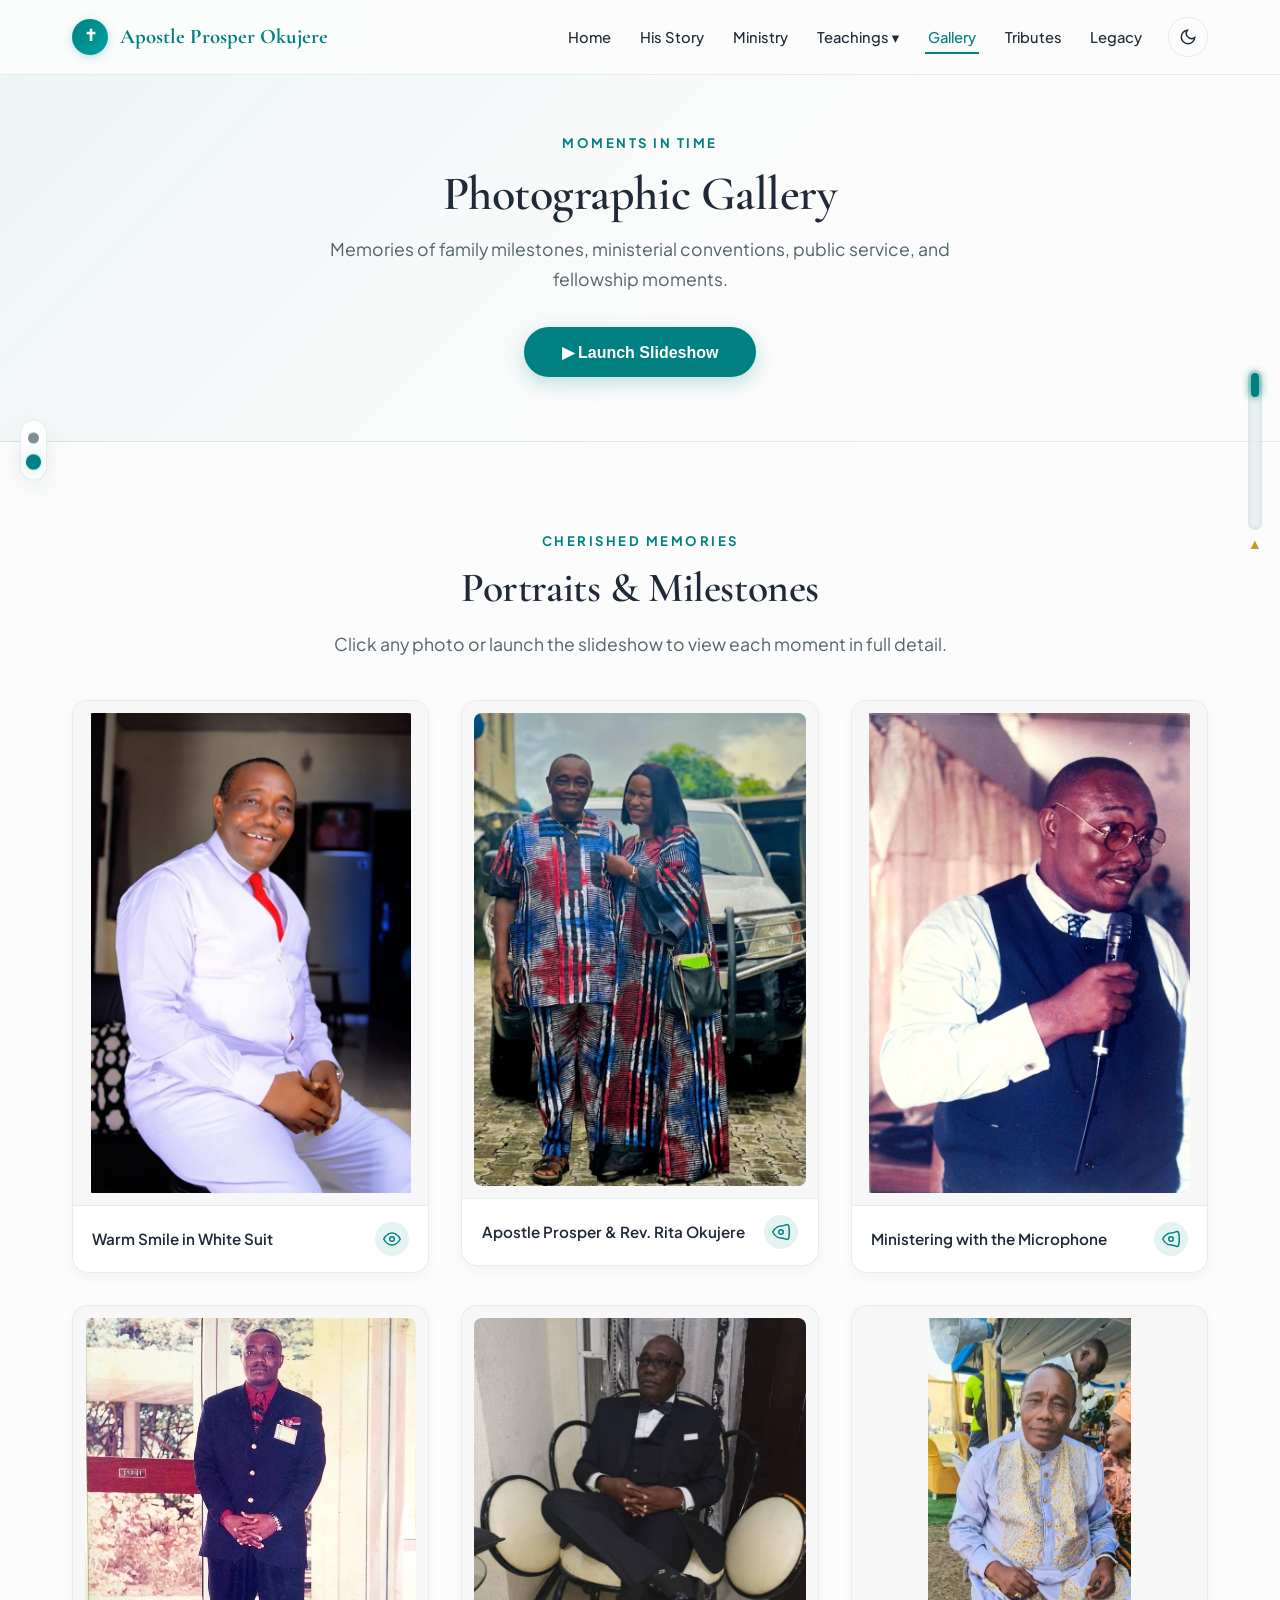
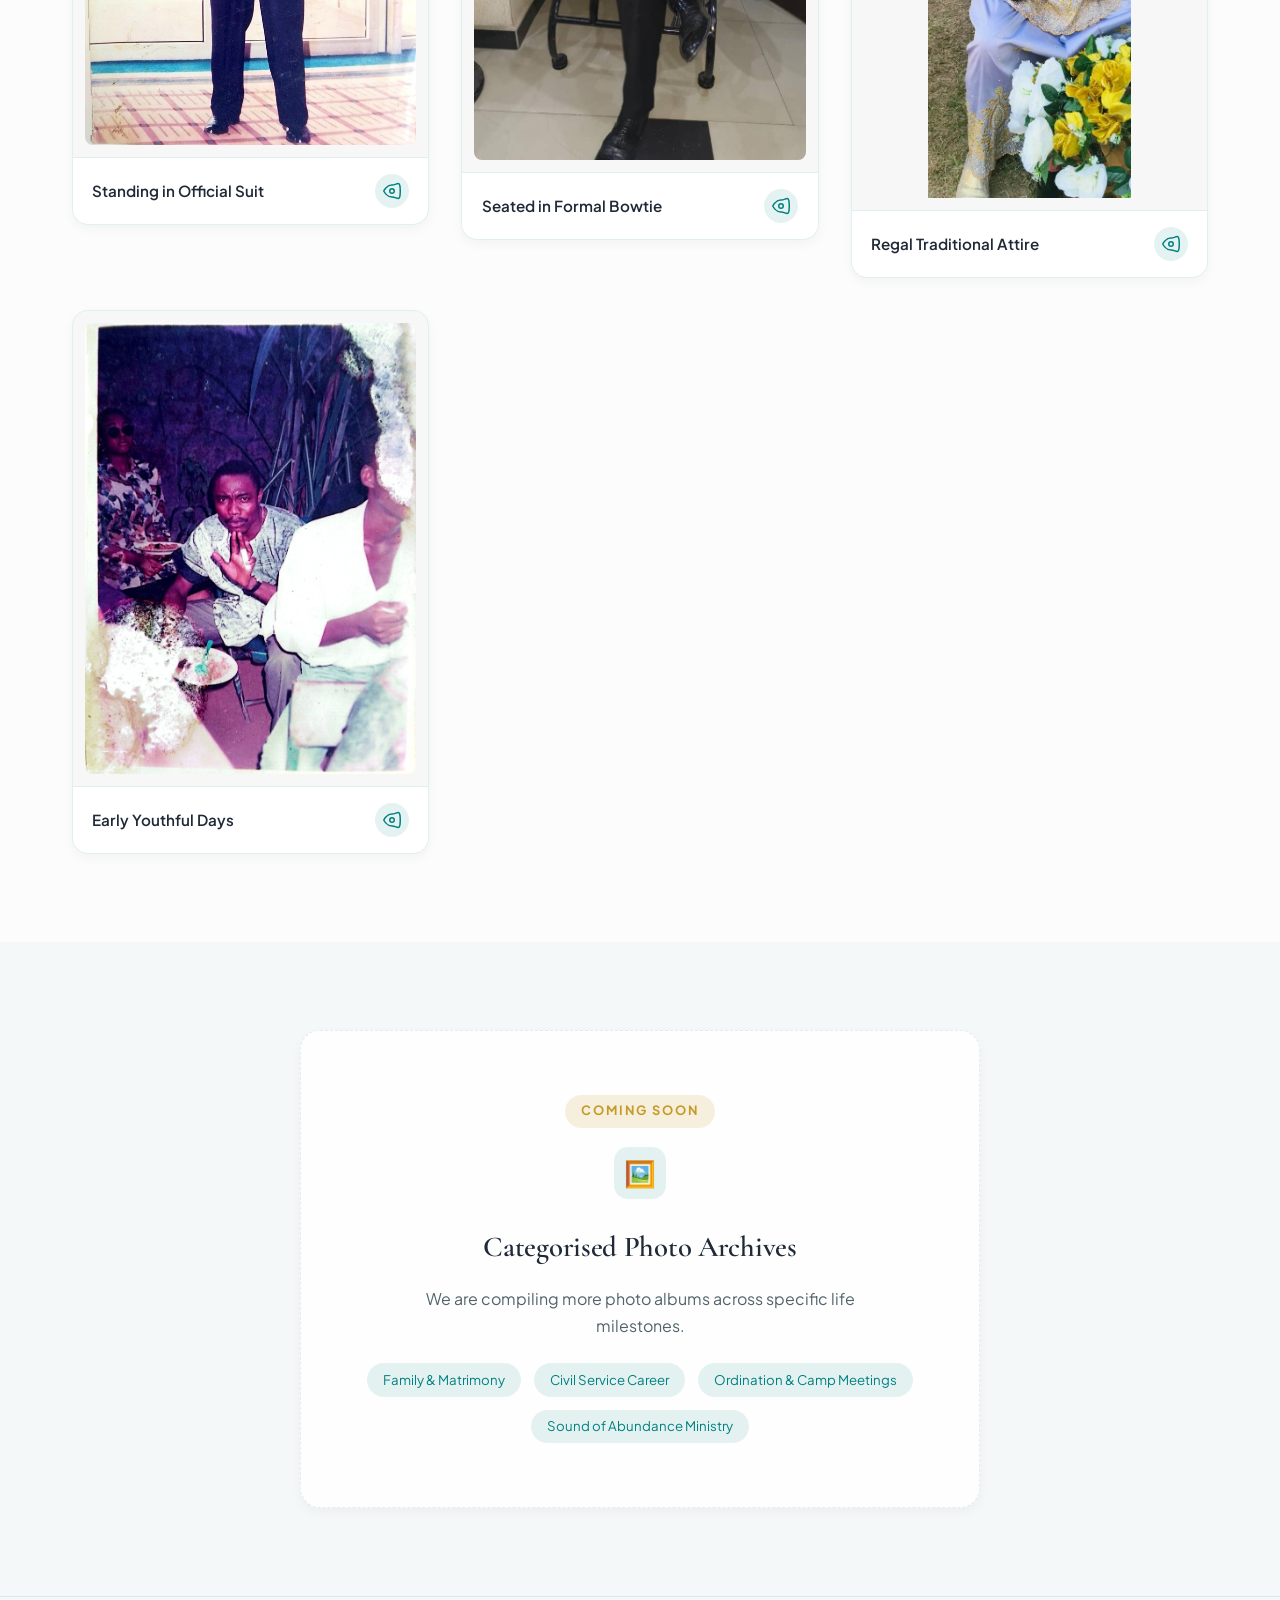
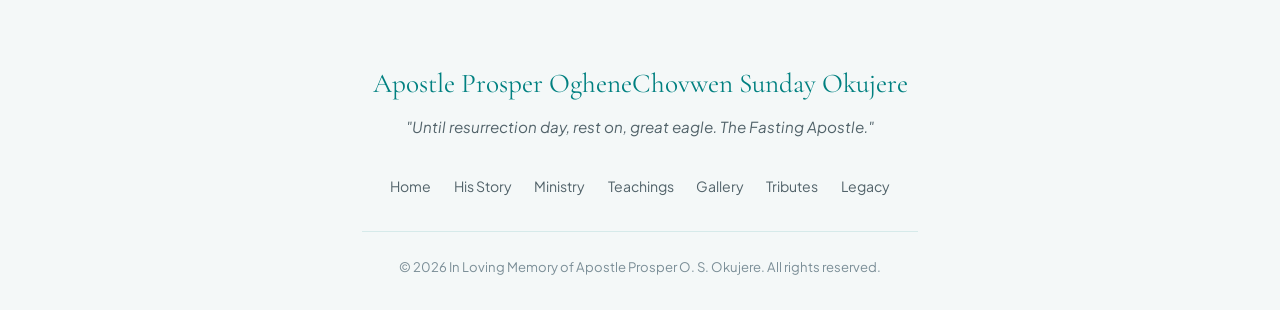
==== pages/gallery.html @ fad17fb3 "Initial commit: Apostle Prosper Okujere Memorial Website" ====
<!DOCTYPE html>
<html lang="en" data-theme="light">
<head>
  <meta charset="UTF-8">
  <meta name="viewport" content="width=device-width, initial-scale=1.0">
  <title>Gallery | Apostle Prosper Okujere</title>
  <link rel="preconnect" href="https://fonts.googleapis.com">
  <link rel="preconnect" href="https://fonts.gstatic.com" crossorigin>
  <link href="https://fonts.googleapis.com/css2?family=Cormorant+Garamond:ital,wght@0,400;0,600;0,700;1,400;1,600&family=Plus+Jakarta+Sans:wght@300;400;500;600;700&display=swap" rel="stylesheet">
  <link rel="stylesheet" href="../css/styles.css">
  <style>
    /* Full uncropped photo grid styling */
    .photo-grid {
      display: grid;
      grid-template-columns: repeat(auto-fill, minmax(320px, 1fr));
      gap: 2rem;
      align-items: start;
    }
    .photo-item {
      border-radius: 16px;
      overflow: hidden;
      box-shadow: var(--shadow-sm);
      border: 1px solid var(--bg-card-border);
      background: var(--bg-card);
      transition: var(--transition-smooth);
      display: flex;
      flex-direction: column;
      cursor: pointer;
    }
    .photo-item:hover {
      transform: translateY(-6px);
      box-shadow: var(--shadow-md);
      border-color: var(--primary-teal);
    }
    .photo-item-media {
      background: #00000008;
      display: flex;
      align-items: center;
      justify-content: center;
      padding: 0.75rem;
    }
    .photo-item img {
      width: 100%;
      height: auto;
      max-height: 480px;
      object-fit: contain;
      display: block;
      border-radius: 8px;
      transition: transform 0.4s ease;
    }
    .photo-item:hover img {
      transform: scale(1.02);
    }
    .photo-info {
      padding: 1rem 1.2rem;
      border-top: 1px solid var(--bg-card-border);
      display: flex;
      justify-content: space-between;
      align-items: center;
    }
    .photo-title {
      font-weight: 600;
      font-size: 0.95rem;
      color: var(--text-main);
    }
    .photo-zoom-hint {
      color: var(--primary-teal);
      display: inline-flex;
      align-items: center;
      justify-content: center;
      width: 34px;
      height: 34px;
      border-radius: 50%;
      background: rgba(var(--primary-teal-rgb), 0.1);
      transition: var(--transition-smooth);
    }
    .photo-item:hover .photo-zoom-hint {
      background: var(--primary-teal);
      color: #ffffff;
      transform: scale(1.1);
    }

    /* Slideshow Modal */
    .slideshow-modal {
      display: none;
      position: fixed;
      inset: 0;
      z-index: 2000;
      background: rgba(5, 12, 14, 0.94);
      backdrop-filter: blur(12px);
      -webkit-backdrop-filter: blur(12px);
      flex-direction: column;
      align-items: center;
      justify-content: center;
      padding: 1.5rem;
    }
    .slideshow-modal.active {
      display: flex;
    }
    .slideshow-close {
      position: absolute;
      top: 1.5rem;
      right: 2rem;
      background: none;
      border: 1px solid rgba(255, 255, 255, 0.25);
      color: #fff;
      font-size: 1.8rem;
      width: 44px;
      height: 44px;
      border-radius: 50%;
      cursor: pointer;
      display: flex;
      align-items: center;
      justify-content: center;
      transition: var(--transition-smooth);
    }
    .slideshow-close:hover {
      background: rgba(255, 255, 255, 0.15);
      border-color: #fff;
    }
    .slideshow-stage {
      position: relative;
      max-width: 90vw;
      max-height: 78vh;
      display: flex;
      align-items: center;
      justify-content: center;
    }
    .slideshow-stage img {
      max-width: 88vw;
      max-height: 76vh;
      width: auto;
      height: auto;
      object-fit: contain;
      border-radius: 12px;
      box-shadow: 0 10px 40px rgba(0, 0, 0, 0.6);
      user-select: none;
    }
    .slideshow-nav-btn {
      position: absolute;
      top: 50%;
      transform: translateY(-50%);
      background: rgba(0, 0, 0, 0.5);
      border: 1px solid rgba(255, 255, 255, 0.3);
      color: #fff;
      font-size: 1.5rem;
      width: 50px;
      height: 50px;
      border-radius: 50%;
      cursor: pointer;
      display: flex;
      align-items: center;
      justify-content: center;
      transition: var(--transition-smooth);
    }
    .slideshow-nav-btn:hover {
      background: var(--primary-teal);
      border-color: var(--primary-teal);
    }
    .slideshow-prev {
      left: -25px;
    }
    .slideshow-next {
      right: -25px;
    }
    @media (max-width: 768px) {
      .slideshow-prev { left: 5px; }
      .slideshow-next { right: 5px; }
    }
    .slideshow-footer {
      margin-top: 1.5rem;
      color: #fff;
      text-align: center;
    }
    .slideshow-counter {
      font-size: 0.85rem;
      letter-spacing: 1.5px;
      color: var(--primary-teal-light);
      text-transform: uppercase;
      font-weight: 600;
    }
    .slideshow-caption-text {
      font-size: 1.05rem;
      font-family: var(--font-serif);
      margin-top: 0.3rem;
      color: #e5e7eb;
    }
  </style>
</head>
<body>

<div id="scroll-indicator"></div>
<div class="scroll-tracker-aside">
  <div class="scroll-thumb" id="scroll-thumb"></div>
  <div class="scroll-direction-indicator" id="scroll-direction">▼</div>
</div>
<nav class="inpage-widget" id="inpage-widget" aria-label="Page sections"></nav>

<header class="navbar">
  <div class="nav-container">
    <a href="../index.html" class="nav-brand"><span class="brand-emblem">✝</span><span>Apostle Prosper Okujere</span></a>
    <nav><ul class="nav-menu">
      <li><a href="../index.html" class="nav-link">Home</a></li>
      <li><a href="his-story.html" class="nav-link">His Story</a></li>
      <li><a href="ministry.html" class="nav-link">Ministry</a></li>
      <li class="has-dropdown"><a href="teachings.html" class="nav-link">Teachings ▾</a>
        <ul class="dropdown-menu">
          <li class="dropdown-item"><a href="teachings.html">📖 All Teachings</a></li>
          <li class="dropdown-item"><a href="teachings.html">🎧 Listen to Audio</a></li>
          <li class="dropdown-item"><a href="teachings.html">📜 Manuscripts</a></li>
        </ul>
      </li>
      <li><a href="gallery.html" class="nav-link">Gallery</a></li>
      <li><a href="tributes.html" class="nav-link">Tributes</a></li>
      <li><a href="legacy.html" class="nav-link">Legacy</a></li>
      <li><button class="theme-toggle-btn" id="theme-toggle" aria-label="Toggle Dark/Light Mode">
        <svg class="sun-icon" width="18" height="18" viewBox="0 0 24 24" fill="none" stroke="currentColor" stroke-width="2"><circle cx="12" cy="12" r="5"/><line x1="12" y1="1" x2="12" y2="3"/><line x1="12" y1="21" x2="12" y2="23"/><line x1="4.22" y1="4.22" x2="5.64" y2="5.64"/><line x1="18.36" y1="18.36" x2="19.78" y2="19.78"/><line x1="1" y1="12" x2="3" y2="12"/><line x1="21" y1="12" x2="23" y2="12"/><line x1="4.22" y1="19.78" x2="5.64" y2="18.36"/><line x1="18.36" y1="5.64" x2="19.78" y2="4.22"/></svg>
        <svg class="moon-icon" width="18" height="18" viewBox="0 0 24 24" fill="none" stroke="currentColor" stroke-width="2"><path d="M21 12.79A9 9 0 1 1 11.21 3 7 7 0 0 0 21 12.79z"/></svg>
      </button></li>
    </ul></nav>
    <button class="mobile-toggle-btn" id="mobile-toggle" aria-label="Open Menu"><span class="hamburger-line"></span><span class="hamburger-line"></span><span class="hamburger-line"></span></button>
  </div>
</header>

<div class="mobile-nav-overlay" id="mobile-overlay"></div>
<aside class="mobile-nav-drawer" id="mobile-drawer">
  <div class="drawer-header">
    <div class="nav-brand" style="font-size:1.1rem;"><span class="brand-emblem">✝</span><span>Apostle Prosper</span></div>
    <button id="close-drawer" style="background:none;border:none;font-size:1.6rem;color:var(--text-main);cursor:pointer;">&times;</button>
  </div>
  <ul class="drawer-links">
    <li><a href="../index.html" class="mobile-nav-link">Home</a></li>
    <li><a href="his-story.html" class="mobile-nav-link">His Story</a></li>
    <li><a href="ministry.html" class="mobile-nav-link">Ministry</a></li>
    <li><a href="teachings.html" class="mobile-nav-link">Teachings & Listen</a></li>
    <li><a href="gallery.html" class="mobile-nav-link">Gallery</a></li>
    <li><a href="tributes.html" class="mobile-nav-link">Tributes</a></li>
    <li><a href="legacy.html" class="mobile-nav-link">Legacy</a></li>
  </ul>
</aside>

<main>
  <div class="page-hero" id="header" data-section-title="Gallery">
    <div class="container">
      <span class="page-hero-eyebrow">Moments in Time</span>
      <h1 class="page-hero-title">Photographic Gallery</h1>
      <p class="page-hero-sub">Memories of family milestones, ministerial conventions, public service, and fellowship moments.</p>
      
      <!-- Slideshow Launch Button -->
      <div style="margin-top: 2rem;">
        <button id="start-slideshow-btn" class="btn btn-primary" style="padding: 0.85rem 2.2rem; font-size: 1rem; gap: 0.6rem;">
          ▶ Launch Slideshow
        </button>
      </div>
    </div>
  </div>

  <!-- Available photos with uncropped view -->
  <section class="section" id="photos" data-section-title="Photographs">
    <div class="container">
      <div class="section-header reveal" style="margin-bottom:2.5rem;">
        <span class="section-subtitle">Cherished Memories</span>
        <h2 class="section-title">Portraits & Milestones</h2>
        <p class="section-desc">Click any photo or launch the slideshow to view each moment in full detail.</p>
      </div>

      <div class="photo-grid">
        <div class="photo-item reveal" onclick="openSlideshow(0)">
          <div class="photo-item-media">
            <img src="../assets/images/apostle-hero.jpg" alt="Apostle Prosper Okujere smiling in white suit and red tie" loading="lazy">
          </div>
          <div class="photo-info">
            <span class="photo-title">Warm Smile in White Suit</span>
            <span class="photo-zoom-hint" title="View photo" aria-label="View photo">
              <svg width="18" height="18" viewBox="0 0 24 24" fill="none" stroke="currentColor" stroke-width="2" stroke-linecap="round" stroke-linejoin="round"><path d="M1 12s4-8 11-8 11 8 11 8-4 8-11 8-11-8-11-8z"></path><circle cx="12" cy="12" r="3"></circle></svg>
            </span>
          </div>
        </div>

        <div class="photo-item reveal" onclick="openSlideshow(1)">
          <div class="photo-item-media">
            <img src="../assets/images/apostle-marriage-couple.jpg" alt="Apostle Prosper with Rev. Rita Okujere" loading="lazy">
          </div>
          <div class="photo-info">
            <span class="photo-title">Apostle Prosper & Rev. Rita Okujere</span>
            <span class="photo-zoom-hint" title="View photo" aria-label="View photo">
              <svg width="18" height="18" viewBox="0 0 24 24" fill="none" stroke="currentColor" stroke-width="2" stroke-linecap="round" stroke-linejoin="round"><path d="M1 12s4-8 11-8 11-8 11 8-4 8-11 8-11-8-11-8z"></path><circle cx="12" cy="12" r="3"></circle></svg>
            </span>
          </div>
        </div>

        <div class="photo-item reveal" onclick="openSlideshow(2)">
          <div class="photo-item-media">
            <img src="../assets/images/apostle-mic.jpg" alt="Apostle Prosper holding microphone during exhortation" loading="lazy">
          </div>
          <div class="photo-info">
            <span class="photo-title">Ministering with the Microphone</span>
            <span class="photo-zoom-hint" title="View photo" aria-label="View photo">
              <svg width="18" height="18" viewBox="0 0 24 24" fill="none" stroke="currentColor" stroke-width="2" stroke-linecap="round" stroke-linejoin="round"><path d="M1 12s4-8 11-8 11-8 11 8-4 8-11 8-11-8-11-8z"></path><circle cx="12" cy="12" r="3"></circle></svg>
            </span>
          </div>
        </div>

        <div class="photo-item reveal" onclick="openSlideshow(3)">
          <div class="photo-item-media">
            <img src="../assets/images/apostle-suit.jpg" alt="Apostle Prosper standing in black suit" loading="lazy">
          </div>
          <div class="photo-info">
            <span class="photo-title">Standing in Official Suit</span>
            <span class="photo-zoom-hint" title="View photo" aria-label="View photo">
              <svg width="18" height="18" viewBox="0 0 24 24" fill="none" stroke="currentColor" stroke-width="2" stroke-linecap="round" stroke-linejoin="round"><path d="M1 12s4-8 11-8 11-8 11 8-4 8-11 8-11-8-11-8z"></path><circle cx="12" cy="12" r="3"></circle></svg>
            </span>
          </div>
        </div>

        <div class="photo-item reveal" onclick="openSlideshow(4)">
          <div class="photo-item-media">
            <img src="../assets/images/apostle-formal-black.jpg" alt="Apostle Prosper seated in formal attire with bowtie" loading="lazy">
          </div>
          <div class="photo-info">
            <span class="photo-title">Seated in Formal Bowtie</span>
            <span class="photo-zoom-hint" title="View photo" aria-label="View photo">
              <svg width="18" height="18" viewBox="0 0 24 24" fill="none" stroke="currentColor" stroke-width="2" stroke-linecap="round" stroke-linejoin="round"><path d="M1 12s4-8 11-8 11-8 11 8-4 8-11 8-11-8-11-8z"></path><circle cx="12" cy="12" r="3"></circle></svg>
            </span>
          </div>
        </div>

        <div class="photo-item reveal" onclick="openSlideshow(5)">
          <div class="photo-item-media">
            <img src="../assets/images/apostle-traditional.jpg" alt="Apostle Prosper in regal traditional attire" loading="lazy">
          </div>
          <div class="photo-info">
            <span class="photo-title">Regal Traditional Attire</span>
            <span class="photo-zoom-hint" title="View photo" aria-label="View photo">
              <svg width="18" height="18" viewBox="0 0 24 24" fill="none" stroke="currentColor" stroke-width="2" stroke-linecap="round" stroke-linejoin="round"><path d="M1 12s4-8 11-8 11-8 11 8-4 8-11 8-11-8-11-8z"></path><circle cx="12" cy="12" r="3"></circle></svg>
            </span>
          </div>
        </div>

        <div class="photo-item reveal" onclick="openSlideshow(6)">
          <div class="photo-item-media">
            <img src="../assets/images/apostle-early-days.jpg" alt="Apostle Prosper in youthful days" loading="lazy">
          </div>
          <div class="photo-info">
            <span class="photo-title">Early Youthful Days</span>
            <span class="photo-zoom-hint" title="View photo" aria-label="View photo">
              <svg width="18" height="18" viewBox="0 0 24 24" fill="none" stroke="currentColor" stroke-width="2" stroke-linecap="round" stroke-linejoin="round"><path d="M1 12s4-8 11-8 11-8 11 8-4 8-11 8-11-8-11-8z"></path><circle cx="12" cy="12" r="3"></circle></svg>
            </span>
          </div>
        </div>
      </div>
    </div>
  </section>

  <!-- Coming Soon categories -->
  <section class="section section-alt" id="categories" data-section-title="Categories">
    <div class="container" style="max-width:780px;">
      <div class="coming-soon-card reveal">
        <span class="coming-soon-badge">Coming Soon</span>
        <div class="legacy-icon" style="margin:0 auto 1.5rem;">🖼️</div>
        <h2 style="font-size:1.8rem; margin-bottom:0.8rem;">Categorised Photo Archives</h2>
        <p style="max-width:520px; margin:0 auto 1.5rem;">We are compiling more photo albums across specific life milestones.</p>
        <div style="display:flex; justify-content:center; gap:0.8rem; flex-wrap:wrap;">
          <span style="font-size:0.83rem; padding:0.35rem 1rem; border-radius:20px; background:rgba(0,128,128,0.1); color:var(--primary-teal);">Family & Matrimony</span>
          <span style="font-size:0.83rem; padding:0.35rem 1rem; border-radius:20px; background:rgba(0,128,128,0.1); color:var(--primary-teal);">Civil Service Career</span>
          <span style="font-size:0.83rem; padding:0.35rem 1rem; border-radius:20px; background:rgba(0,128,128,0.1); color:var(--primary-teal);">Ordination & Camp Meetings</span>
          <span style="font-size:0.83rem; padding:0.35rem 1rem; border-radius:20px; background:rgba(0,128,128,0.1); color:var(--primary-teal);">Sound of Abundance Ministry</span>
        </div>
      </div>
    </div>
  </section>
</main>

<!-- Full-screen Interactive Slideshow Modal -->
<div class="slideshow-modal" id="slideshow-modal" role="dialog" aria-modal="true" aria-label="Photo Slideshow">
  <button class="slideshow-close" id="slideshow-close-btn" aria-label="Close Slideshow">&times;</button>
  
  <div class="slideshow-stage">
    <button class="slideshow-nav-btn slideshow-prev" id="slideshow-prev-btn" aria-label="Previous Photo">&#10094;</button>
    <img id="slideshow-img" src="" alt="Slideshow presentation">
    <button class="slideshow-nav-btn slideshow-next" id="slideshow-next-btn" aria-label="Next Photo">&#10095;</button>
  </div>

  <div class="slideshow-footer">
    <div class="slideshow-counter" id="slideshow-counter">1 / 7</div>
    <div class="slideshow-caption-text" id="slideshow-caption">Photo</div>
  </div>
</div>

<footer class="footer">
  <div class="container footer-content">
    <div class="footer-brand">Apostle Prosper OgheneChovwen Sunday Okujere</div>
    <p class="footer-quote">"Until resurrection day, rest on, great eagle. The Fasting Apostle."</p>
    <ul class="footer-nav">
      <li><a href="../index.html">Home</a></li><li><a href="his-story.html">His Story</a></li><li><a href="ministry.html">Ministry</a></li><li><a href="teachings.html">Teachings</a></li><li><a href="gallery.html">Gallery</a></li><li><a href="tributes.html">Tributes</a></li><li><a href="legacy.html">Legacy</a></li>
    </ul>
    <div class="footer-bottom">&copy; 2026 In Loving Memory of Apostle Prosper O. S. Okujere. All rights reserved.</div>
  </div>
</footer>

<script src="../js/main.js"></script>
<script>
  const GALLERY_DATA = [
    { src: '../assets/images/apostle-hero.jpg', caption: 'Radiant smile in white suit and red tie' },
    { src: '../assets/images/apostle-marriage-couple.jpg', caption: 'Apostle Prosper and his beloved wife, Rev. Rita Okujere' },
    { src: '../assets/images/apostle-mic.jpg', caption: 'Apostle Prosper holding the microphone during ministry' },
    { src: '../assets/images/apostle-suit.jpg', caption: 'Official ministerial service portrait' },
    { src: '../assets/images/apostle-formal-black.jpg', caption: 'Distinguished statesman in black suit and bowtie' },
    { src: '../assets/images/apostle-traditional.jpg', caption: 'Regal and joyful patriarch in traditional attire' },
    { src: '../assets/images/apostle-early-days.jpg', caption: 'Youthful days of perseverance and faith' }
  ];

  let currentIndex = 0;
  const modal = document.getElementById('slideshow-modal');
  const slideImg = document.getElementById('slideshow-img');
  const counterEl = document.getElementById('slideshow-counter');
  const captionEl = document.getElementById('slideshow-caption');

  function openSlideshow(index = 0) {
    currentIndex = index;
    updateSlide();
    modal.classList.add('active');
    document.body.style.overflow = 'hidden';
  }

  function closeSlideshow() {
    modal.classList.remove('active');
    document.body.style.overflow = '';
  }

  function nextSlide() {
    currentIndex = (currentIndex + 1) % GALLERY_DATA.length;
    updateSlide();
  }

  function prevSlide() {
    currentIndex = (currentIndex - 1 + GALLERY_DATA.length) % GALLERY_DATA.length;
    updateSlide();
  }

  function updateSlide() {
    const item = GALLERY_DATA[currentIndex];
    slideImg.src = item.src;
    slideImg.alt = item.caption;
    counterEl.textContent = `${currentIndex + 1} / ${GALLERY_DATA.length}`;
    captionEl.textContent = item.caption;
  }

  document.getElementById('start-slideshow-btn')?.addEventListener('click', () => openSlideshow(0));
  document.getElementById('slideshow-close-btn')?.addEventListener('click', closeSlideshow);
  document.getElementById('slideshow-next-btn')?.addEventListener('click', (e) => { e.stopPropagation(); nextSlide(); });
  document.getElementById('slideshow-prev-btn')?.addEventListener('click', (e) => { e.stopPropagation(); prevSlide(); });

  modal?.addEventListener('click', (e) => {
    if (e.target === modal || e.target.classList.contains('slideshow-stage')) {
      closeSlideshow();
    }
  });

  window.addEventListener('keydown', (e) => {
    if (!modal.classList.contains('active')) return;
    if (e.key === 'Escape') closeSlideshow();
    if (e.key === 'ArrowRight') nextSlide();
    if (e.key === 'ArrowLeft') prevSlide();
  });
</script>
</body>
</html>
---- css/styles.css ----
/* ==========================================================================
   Apostle Prosper O. S. Okujere Memorial Website
   Shared Stylesheet — All Pages
   ========================================================================== */

:root {
  --primary-teal: #008080;
  --primary-teal-light: #00a3a3;
  --primary-teal-dark: #005a5a;
  --primary-teal-rgb: 0, 128, 128;
  --teal-glow: rgba(0, 128, 128, 0.25);

  --bg-primary: #fcfcfc;
  --bg-secondary: #f4f8f8;
  --bg-card: rgba(255, 255, 255, 0.85);
  --bg-card-border: rgba(0, 128, 128, 0.12);

  --text-main: #1f2937;
  --text-muted: #52636a;
  --text-light: #7b8e97;
  --accent-gold: #c59b27;

  --nav-bg: rgba(252, 252, 252, 0.92);
  --nav-border: rgba(0, 128, 128, 0.1);
  --shadow-sm: 0 4px 12px rgba(0, 0, 0, 0.04);
  --shadow-md: 0 10px 30px rgba(0, 80, 80, 0.08);
  --shadow-lg: 0 20px 45px rgba(0, 80, 80, 0.14);

  --font-serif: 'Cormorant Garamond', Georgia, serif;
  --font-sans: 'Plus Jakarta Sans', system-ui, -apple-system, sans-serif;
  --transition-smooth: all 0.35s cubic-bezier(0.25, 1, 0.5, 1);
  --container-max: 1200px;
  color-scheme: light;
}

[data-theme="dark"] {
  --bg-primary: #0a1112;
  --bg-secondary: #111a1c;
  --bg-card: rgba(18, 28, 30, 0.85);
  --bg-card-border: rgba(0, 163, 163, 0.2);
  --text-main: #edf2f4;
  --text-muted: #9fb3b8;
  --text-light: #708489;
  --nav-bg: rgba(10, 17, 18, 0.92);
  --nav-border: rgba(0, 163, 163, 0.15);
  --shadow-sm: 0 4px 12px rgba(0, 0, 0, 0.4);
  --shadow-md: 0 10px 30px rgba(0, 0, 0, 0.5);
  --shadow-lg: 0 20px 45px rgba(0, 0, 0, 0.7);
  color-scheme: dark;
}

*, *::before, *::after { box-sizing: border-box; margin: 0; padding: 0; }

html { scroll-behavior: smooth; font-size: 16px; }

body {
  font-family: var(--font-sans);
  background-color: var(--bg-primary);
  color: var(--text-main);
  line-height: 1.7;
  overflow-x: hidden;
  transition: background-color 0.4s ease, color 0.4s ease;
}

/* ── Scroll Progress Bar ── */
#scroll-indicator {
  position: fixed; top: 0; left: 0; height: 4px;
  background: linear-gradient(90deg, var(--primary-teal), #2dd4bf, var(--accent-gold));
  width: 0%; z-index: 9999;
  box-shadow: 0 0 12px rgba(0, 128, 128, 0.8);
  transition: width 0.1s ease-out;
}

/* ── Side Scroll Tracker ── */
.scroll-tracker-aside {
  position: fixed; right: 18px; top: 50%; transform: translateY(-50%);
  width: 14px; height: 160px;
  background: rgba(var(--primary-teal-rgb), 0.08);
  border-radius: 20px; z-index: 900;
  display: flex; flex-direction: column; align-items: center;
  justify-content: flex-start; padding: 3px;
  box-shadow: inset 0 0 6px rgba(0, 0, 0, 0.1);
  backdrop-filter: blur(4px);
}

.scroll-thumb {
  width: 8px; height: 24px; background: var(--primary-teal);
  border-radius: 12px; transition: transform 0.1s ease-out;
  box-shadow: 0 0 10px var(--primary-teal);
}

.scroll-direction-indicator {
  position: absolute; bottom: -24px;
  font-size: 0.7rem; color: var(--primary-teal);
  font-weight: 700; letter-spacing: 1px;
}

/* ── Typography ── */
h1, h2, h3, h4, .font-serif {
  font-family: var(--font-serif);
  font-weight: 600; letter-spacing: -0.01em; color: var(--text-main);
}

p { margin-bottom: 1.25rem; color: var(--text-muted); }

a { color: var(--primary-teal); text-decoration: none; transition: var(--transition-smooth); }
a:hover { color: var(--primary-teal-light); }

/* ── Container ── */
.container { max-width: var(--container-max); margin: 0 auto; padding: 0 2rem; }

/* ── Navbar ── */
.navbar {
  position: fixed; top: 0; left: 0; width: 100%;
  background: var(--nav-bg); backdrop-filter: blur(16px);
  -webkit-backdrop-filter: blur(16px);
  border-bottom: 1px solid var(--nav-border);
  z-index: 1000; transition: var(--transition-smooth);
}

.navbar.scrolled { box-shadow: var(--shadow-sm); }

.nav-container {
  display: flex; align-items: center; justify-content: space-between;
  height: 74px; max-width: var(--container-max); margin: 0 auto; padding: 0 2rem;
}

.nav-brand {
  display: flex; align-items: center; gap: 0.75rem;
  font-family: var(--font-serif); font-size: 1.3rem;
  font-weight: 700; color: var(--primary-teal);
}

.brand-emblem {
  width: 36px; height: 36px; border-radius: 50%;
  background: linear-gradient(135deg, var(--primary-teal), var(--primary-teal-light));
  color: #fff; display: flex; align-items: center; justify-content: center;
  font-size: 1rem; box-shadow: 0 2px 8px var(--teal-glow); flex-shrink: 0;
}

.nav-menu {
  display: flex; align-items: center; list-style: none; gap: 1.4rem;
}

.nav-link {
  font-size: 0.92rem; font-weight: 500; color: var(--text-main);
  padding: 0.5rem 0.2rem; position: relative; transition: var(--transition-smooth);
}

.nav-link::after {
  content: ''; position: absolute; bottom: 0; left: 0;
  width: 0%; height: 2px; background-color: var(--primary-teal);
  transition: width 0.3s ease;
}

.nav-link:hover, .nav-link.active { color: var(--primary-teal); }
.nav-link:hover::after, .nav-link.active::after { width: 100%; }

/* Dropdown */
.has-dropdown { position: relative; }

.dropdown-menu {
  position: absolute; top: calc(100% + 6px); left: 0;
  background: var(--bg-card); backdrop-filter: blur(14px);
  border: 1px solid var(--bg-card-border); border-radius: 10px;
  box-shadow: var(--shadow-md); padding: 0.6rem 0; min-width: 200px;
  opacity: 0; visibility: hidden; transform: translateY(10px);
  transition: var(--transition-smooth); list-style: none;
}

.has-dropdown:hover .dropdown-menu { opacity: 1; visibility: visible; transform: translateY(0); }

.dropdown-item a {
  display: flex; align-items: center; gap: 0.5rem;
  padding: 0.6rem 1.2rem; font-size: 0.9rem; color: var(--text-main);
}

.dropdown-item a:hover { background: rgba(var(--primary-teal-rgb), 0.08); color: var(--primary-teal); }

/* Theme Toggle */
.theme-toggle-btn {
  background: none; border: 1px solid var(--bg-card-border);
  color: var(--text-main); width: 40px; height: 40px; border-radius: 50%;
  cursor: pointer; display: flex; align-items: center; justify-content: center;
  transition: var(--transition-smooth); position: relative; overflow: hidden;
}

.theme-toggle-btn:hover { background: rgba(var(--primary-teal-rgb), 0.1); border-color: var(--primary-teal); color: var(--primary-teal); }

.sun-icon, .moon-icon { position: absolute; transition: transform 0.4s cubic-bezier(0.4, 0, 0.2, 1), opacity 0.4s ease; }

[data-theme="dark"] .sun-icon { opacity: 1; transform: rotate(0) scale(1); }
[data-theme="dark"] .moon-icon { opacity: 0; transform: rotate(90deg) scale(0); }
[data-theme="light"] .sun-icon { opacity: 0; transform: rotate(-90deg) scale(0); }
[data-theme="light"] .moon-icon { opacity: 1; transform: rotate(0) scale(1); }

/* Mobile */
.mobile-toggle-btn { display: none; background: none; border: none; cursor: pointer; padding: 0.5rem; color: var(--text-main); }
.hamburger-line { display: block; width: 25px; height: 2px; background-color: currentColor; margin: 5px 0; transition: var(--transition-smooth); }

.mobile-nav-drawer {
  position: fixed; top: 0; right: -100%; width: 82%; max-width: 360px;
  height: 100vh; background: var(--nav-bg); backdrop-filter: blur(20px);
  border-left: 1px solid var(--bg-card-border); box-shadow: var(--shadow-lg);
  z-index: 1050; padding: 2rem; display: flex; flex-direction: column; gap: 1.5rem;
  transition: right 0.4s cubic-bezier(0.16, 1, 0.3, 1);
}

.mobile-nav-drawer.open { right: 0; }

.mobile-nav-overlay {
  position: fixed; top: 0; left: 0; width: 100vw; height: 100vh;
  background: rgba(0, 0, 0, 0.5); backdrop-filter: blur(4px);
  z-index: 1040; opacity: 0; pointer-events: none; transition: opacity 0.3s ease;
}

.mobile-nav-overlay.open { opacity: 1; pointer-events: auto; }

.drawer-header {
  display: flex; align-items: center; justify-content: space-between;
  border-bottom: 1px solid var(--bg-card-border); padding-bottom: 1rem;
}

.drawer-links { list-style: none; display: flex; flex-direction: column; gap: 1.2rem; }
.drawer-links a { font-size: 1.1rem; font-weight: 500; color: var(--text-main); display: block; }
.drawer-links a:hover { color: var(--primary-teal); }

/* ── In-Page Widget ── */
.inpage-widget {
  position: fixed; left: 20px; top: 50%; transform: translateY(-50%);
  background: var(--bg-card); backdrop-filter: blur(12px);
  border: 1px solid var(--bg-card-border); box-shadow: var(--shadow-md);
  padding: 0.75rem 0.45rem; border-radius: 40px;
  display: flex; flex-direction: column; gap: 13px; z-index: 950;
  transition: var(--transition-smooth);
}

.inpage-widget:hover { border-color: var(--primary-teal); box-shadow: var(--shadow-lg); }

.widget-dot-item { position: relative; display: flex; align-items: center; }

.widget-dot {
  width: 11px; height: 11px; border-radius: 50%; background: var(--text-light);
  cursor: pointer; transition: var(--transition-smooth);
}

.widget-dot-item:hover .widget-dot,
.widget-dot-item.active .widget-dot {
  background: var(--primary-teal); transform: scale(1.4);
  box-shadow: 0 0 10px var(--teal-glow);
}

.widget-label {
  position: absolute; left: 26px; white-space: nowrap;
  background: var(--bg-secondary); color: var(--text-main);
  font-size: 0.78rem; font-weight: 600; padding: 4px 10px;
  border-radius: 6px; border: 1px solid var(--bg-card-border);
  box-shadow: var(--shadow-sm); opacity: 0; pointer-events: none;
  transform: translateX(-8px); transition: var(--transition-smooth);
}

.widget-dot-item:hover .widget-label { opacity: 1; transform: translateX(0); }

/* ── Page Header Banner (non-home pages) ── */
.page-hero {
  padding: 8rem 0 4rem;
  background: linear-gradient(135deg, rgba(var(--primary-teal-rgb), 0.06) 0%, transparent 60%);
  border-bottom: 1px solid var(--bg-card-border);
  text-align: center;
}

.page-hero-eyebrow {
  display: inline-block; margin-bottom: 0.8rem;
  color: var(--primary-teal); font-size: 0.82rem; font-weight: 700;
  text-transform: uppercase; letter-spacing: 2.5px;
}

.page-hero-title { font-size: 3rem; margin-bottom: 0.8rem; line-height: 1.15; }
.page-hero-sub { font-size: 1.1rem; color: var(--text-muted); max-width: 640px; margin: 0 auto; }

/* ── Buttons ── */
.btn {
  display: inline-flex; align-items: center; gap: 0.6rem;
  padding: 0.85rem 2rem; border-radius: 40px;
  font-weight: 600; font-size: 0.95rem; cursor: pointer;
  transition: var(--transition-smooth); text-decoration: none; border: 2px solid transparent;
}

.btn-primary { background: var(--primary-teal); color: #fff; border-color: var(--primary-teal); box-shadow: 0 6px 20px var(--teal-glow); }
.btn-primary:hover { background: var(--primary-teal-light); border-color: var(--primary-teal-light); transform: translateY(-2px); color: #fff; }

.btn-teal-outline { background: transparent; color: var(--primary-teal); border-color: var(--primary-teal); }
.btn-teal-outline:hover { background: var(--primary-teal); color: #fff; transform: translateY(-2px); }

/* ── Section Styles ── */
.section { padding: 5.5rem 0; position: relative; }
.section-alt { background-color: var(--bg-secondary); }

.section-header { text-align: center; max-width: 760px; margin: 0 auto 4rem; }

.section-subtitle {
  color: var(--primary-teal); text-transform: uppercase; font-weight: 700;
  font-size: 0.82rem; letter-spacing: 2.5px; margin-bottom: 0.75rem; display: block;
}

.section-title { font-size: 2.6rem; margin-bottom: 1rem; line-height: 1.2; }
.section-desc { font-size: 1.1rem; color: var(--text-muted); }

/* ── Scroll Reveal ── */
.reveal {
  opacity: 0; transform: translateY(35px);
  transition: opacity 0.8s cubic-bezier(0.16, 1, 0.3, 1), transform 0.8s cubic-bezier(0.16, 1, 0.3, 1);
}
.reveal.revealed { opacity: 1; transform: translateY(0); }

.reveal-left {
  opacity: 0; transform: translateX(-50px);
  transition: opacity 0.8s cubic-bezier(0.16, 1, 0.3, 1), transform 0.8s cubic-bezier(0.16, 1, 0.3, 1);
}
.reveal-left.revealed { opacity: 1; transform: translateX(0); }

.reveal-right {
  opacity: 0; transform: translateX(50px);
  transition: opacity 0.8s cubic-bezier(0.16, 1, 0.3, 1), transform 0.8s cubic-bezier(0.16, 1, 0.3, 1);
}
.reveal-right.revealed { opacity: 1; transform: translateX(0); }

/* ── Cards ── */
.card {
  background: var(--bg-card); border: 1px solid var(--bg-card-border);
  border-radius: 16px; padding: 2.2rem; transition: var(--transition-smooth);
  box-shadow: var(--shadow-sm);
}
.card:hover { transform: translateY(-6px); border-color: var(--primary-teal); box-shadow: var(--shadow-md); }

/* ── Editorial Images ── */
.editorial-img-wrap {
  border-radius: 12px; overflow: hidden;
  box-shadow: var(--shadow-md); border: 1px solid var(--bg-card-border);
  background: var(--bg-secondary); margin-bottom: 1.5rem;
}
.editorial-img-wrap img { width: 100%; height: auto; display: block; transition: transform 0.6s ease; }
.editorial-img-wrap:hover img { transform: scale(1.03); }
.editorial-caption { padding: 0.7rem 1rem; font-size: 0.83rem; font-style: italic; color: var(--text-muted); background: var(--bg-card); border-top: 1px solid var(--bg-card-border); }

.img-float-left { float: left; max-width: 360px; margin: 0.5rem 2.2rem 1.5rem 0; }
.img-float-right { float: right; max-width: 360px; margin: 0.5rem 0 1.5rem 2.2rem; }
.img-center-full { max-width: 100%; margin: 2.5rem 0; clear: both; }

/* ── Newspaper Flow ── */
.newspaper-flow { overflow: hidden; font-size: 1.05rem; line-height: 1.85; }
.newspaper-flow p { text-align: justify; }
.newspaper-dropcap::first-letter {
  float: left; font-family: var(--font-serif); font-size: 4rem;
  line-height: 0.8; padding-top: 4px; padding-right: 12px; padding-bottom: 4px;
  color: var(--primary-teal); font-weight: 700;
}

/* ── Coming Soon ── */
.coming-soon-card {
  background: var(--bg-card); border: 1px dashed var(--bg-card-border);
  border-radius: 20px; padding: 4rem 2rem; text-align: center;
  box-shadow: var(--shadow-sm); max-width: 680px; margin: 0 auto;
}

.coming-soon-badge {
  display: inline-block; padding: 0.35rem 1rem; border-radius: 30px;
  background: rgba(197, 155, 39, 0.15); color: var(--accent-gold);
  font-weight: 700; font-size: 0.8rem; text-transform: uppercase;
  letter-spacing: 2px; margin-bottom: 1.2rem;
}

.legacy-icon {
  width: 52px; height: 52px; border-radius: 14px;
  background: rgba(var(--primary-teal-rgb), 0.1); color: var(--primary-teal);
  display: flex; align-items: center; justify-content: center;
  margin-bottom: 1.2rem; font-size: 1.6rem;
}

/* ── Legacy Grid ── */
.legacy-grid { display: grid; grid-template-columns: repeat(auto-fit, minmax(280px, 1fr)); gap: 2rem; }

.legacy-item {
  background: var(--bg-card); border-radius: 16px; padding: 2.2rem;
  border: 1px solid var(--bg-card-border); box-shadow: var(--shadow-sm);
  position: relative; overflow: hidden;
}
.legacy-item::before { content: ''; position: absolute; top: 0; left: 0; width: 4px; height: 100%; background: var(--primary-teal); }

/* ── Survived By Box ── */
.survived-box {
  background: linear-gradient(135deg, rgba(var(--primary-teal-rgb), 0.05), rgba(var(--primary-teal-rgb), 0.11));
  border: 1px solid rgba(var(--primary-teal-rgb), 0.2);
  border-radius: 16px; padding: 2.5rem; margin-top: 3.5rem;
}
.survived-grid { display: grid; grid-template-columns: repeat(auto-fit, minmax(200px, 1fr)); gap: 1.5rem; margin-top: 1.5rem; }
.survived-role { font-weight: 700; color: var(--primary-teal); font-size: 0.85rem; text-transform: uppercase; letter-spacing: 1px; }
.survived-names { font-size: 1rem; color: var(--text-main); margin-top: 0.3rem; line-height: 1.7; }

/* ── Tributes ── */
.tributes-tabs-header { display: flex; justify-content: center; gap: 1rem; margin-bottom: 3rem; flex-wrap: wrap; }

.tributes-tab-btn {
  background: var(--bg-card); border: 2px solid var(--bg-card-border);
  color: var(--text-main); padding: 0.75rem 2rem; border-radius: 40px;
  font-weight: 600; font-size: 1rem; cursor: pointer; transition: var(--transition-smooth);
  font-family: var(--font-sans);
}
.tributes-tab-btn:hover { border-color: var(--primary-teal); color: var(--primary-teal); }
.tributes-tab-btn.active { background: var(--primary-teal); border-color: var(--primary-teal); color: #fff; box-shadow: 0 6px 20px var(--teal-glow); }

.tributes-wall { display: grid; grid-template-columns: repeat(auto-fill, minmax(320px, 1fr)); gap: 2rem; }

.tribute-card {
  background: var(--bg-card); border: 1px solid var(--bg-card-border);
  border-radius: 16px; padding: 2rem; box-shadow: var(--shadow-sm);
  transition: var(--transition-smooth); display: flex; flex-direction: column;
}
.tribute-card:hover { transform: translateY(-5px); border-color: var(--primary-teal); box-shadow: var(--shadow-md); }

.tribute-featured {
  border-color: rgba(var(--primary-teal-rgb), 0.35);
  background: linear-gradient(135deg, rgba(var(--primary-teal-rgb), 0.04), var(--bg-card));
}
@media (min-width: 992px) { .tribute-featured { grid-column: span 2; } }

.tribute-header { display: flex; align-items: center; gap: 1rem; margin-bottom: 1.1rem; }
.tribute-avatar {
  width: 46px; height: 46px; border-radius: 50%; flex-shrink: 0;
  background: linear-gradient(135deg, var(--primary-teal), var(--primary-teal-light));
  color: #fff; display: flex; align-items: center; justify-content: center;
  font-weight: 700; font-size: 1rem;
}
.tribute-author { font-weight: 700; color: var(--text-main); font-size: 1rem; }
.tribute-relation { font-size: 0.83rem; color: var(--primary-teal); font-weight: 500; }
.tribute-body { font-style: italic; line-height: 1.75; color: var(--text-muted); margin-bottom: 1rem; flex: 1; }
.tribute-body p { margin-bottom: 0.6rem; color: var(--text-muted); font-style: italic; }
.tribute-date { font-size: 0.78rem; color: var(--text-light); text-align: right; margin-top: auto; }

/* ── Footer ── */
.footer {
  background: var(--bg-secondary); border-top: 1px solid var(--bg-card-border);
  padding: 4rem 0 2rem; text-align: center;
}
.footer-content { max-width: 620px; margin: 0 auto; }
.footer-brand { font-family: var(--font-serif); font-size: 1.7rem; color: var(--primary-teal); margin-bottom: 0.4rem; }
.footer-quote { font-style: italic; color: var(--text-muted); margin-bottom: 2rem; font-size: 0.95rem; }
.footer-nav { display: flex; justify-content: center; gap: 1.4rem; flex-wrap: wrap; margin-bottom: 2rem; list-style: none; }
.footer-nav a { color: var(--text-muted); font-size: 0.88rem; }
.footer-nav a:hover { color: var(--primary-teal); }
.footer-bottom { font-size: 0.82rem; color: var(--text-light); border-top: 1px solid var(--bg-card-border); padding-top: 1.5rem; }

/* ── Chapter cards grid ── */
.chapters-grid { display: grid; grid-template-columns: repeat(auto-fit, minmax(240px, 1fr)); gap: 2rem; }
.chapter-num { font-family: var(--font-serif); font-size: 2.2rem; font-weight: 700; color: var(--primary-teal); opacity: 0.55; line-height: 1; margin-bottom: 0.6rem; }

/* ── Gallery preview grid ── */
.gallery-preview { display: grid; grid-template-columns: repeat(auto-fit, minmax(260px, 1fr)); gap: 1.5rem; }

/* ── Animations ── */
@keyframes fadeInDown {
  from { opacity: 0; transform: translateY(-18px); }
  to { opacity: 1; transform: translateY(0); }
}
@keyframes bounce {
  0%, 20%, 50%, 80%, 100% { transform: translate(-50%, 0); }
  40% { transform: translate(-50%, -10px); }
  60% { transform: translate(-50%, -5px); }
}

/* ── Responsive ── */
@media (max-width: 992px) {
  .nav-menu { display: none; }
  .mobile-toggle-btn { display: block; }
  .inpage-widget { left: 8px; }
  .img-float-left, .img-float-right { float: none; max-width: 100%; margin: 1.5rem 0; }
  .newspaper-flow p { text-align: left; }
  .page-hero-title { font-size: 2.4rem; }
}

@media (max-width: 640px) {
  .section { padding: 4rem 0; }
  .section-title { font-size: 2rem; }
  .scroll-tracker-aside { display: none; }
  .inpage-widget { display: none; }
  .tributes-tab-btn { padding: 0.6rem 1.2rem; font-size: 0.9rem; }
}
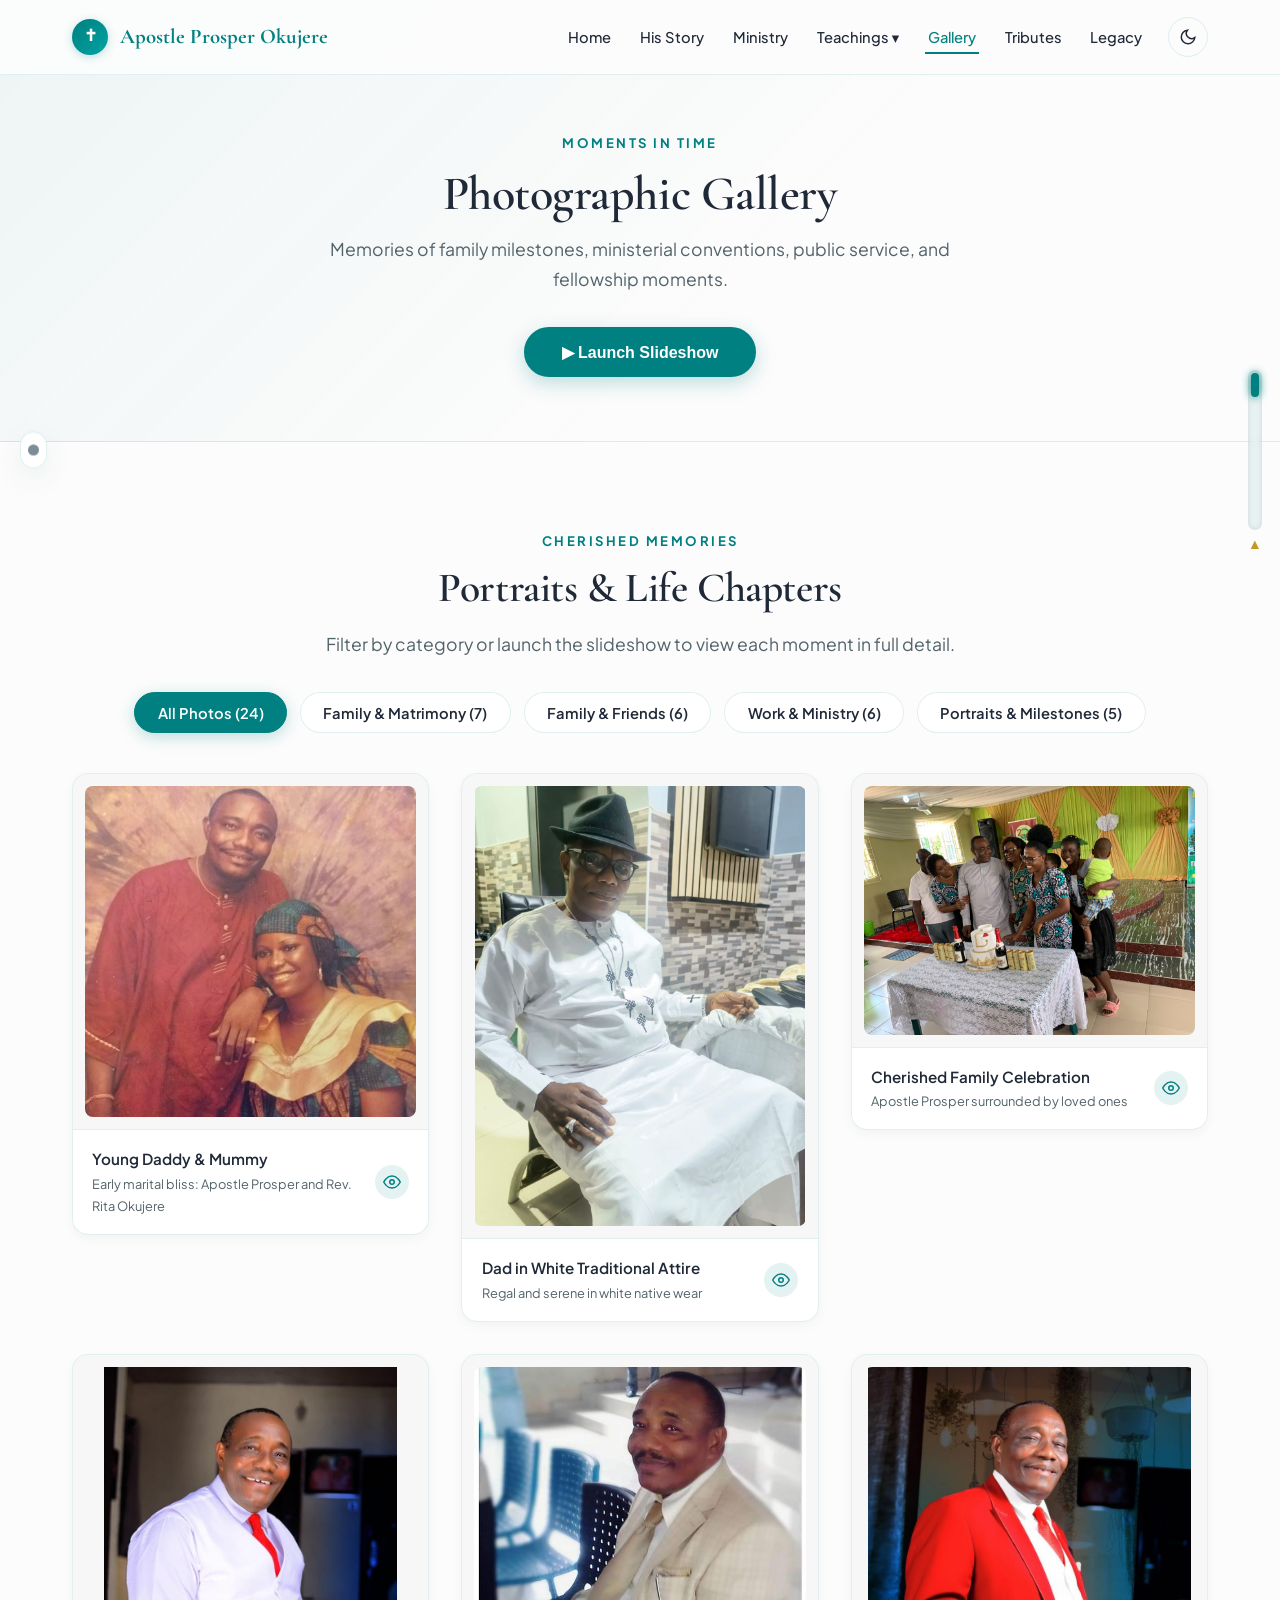
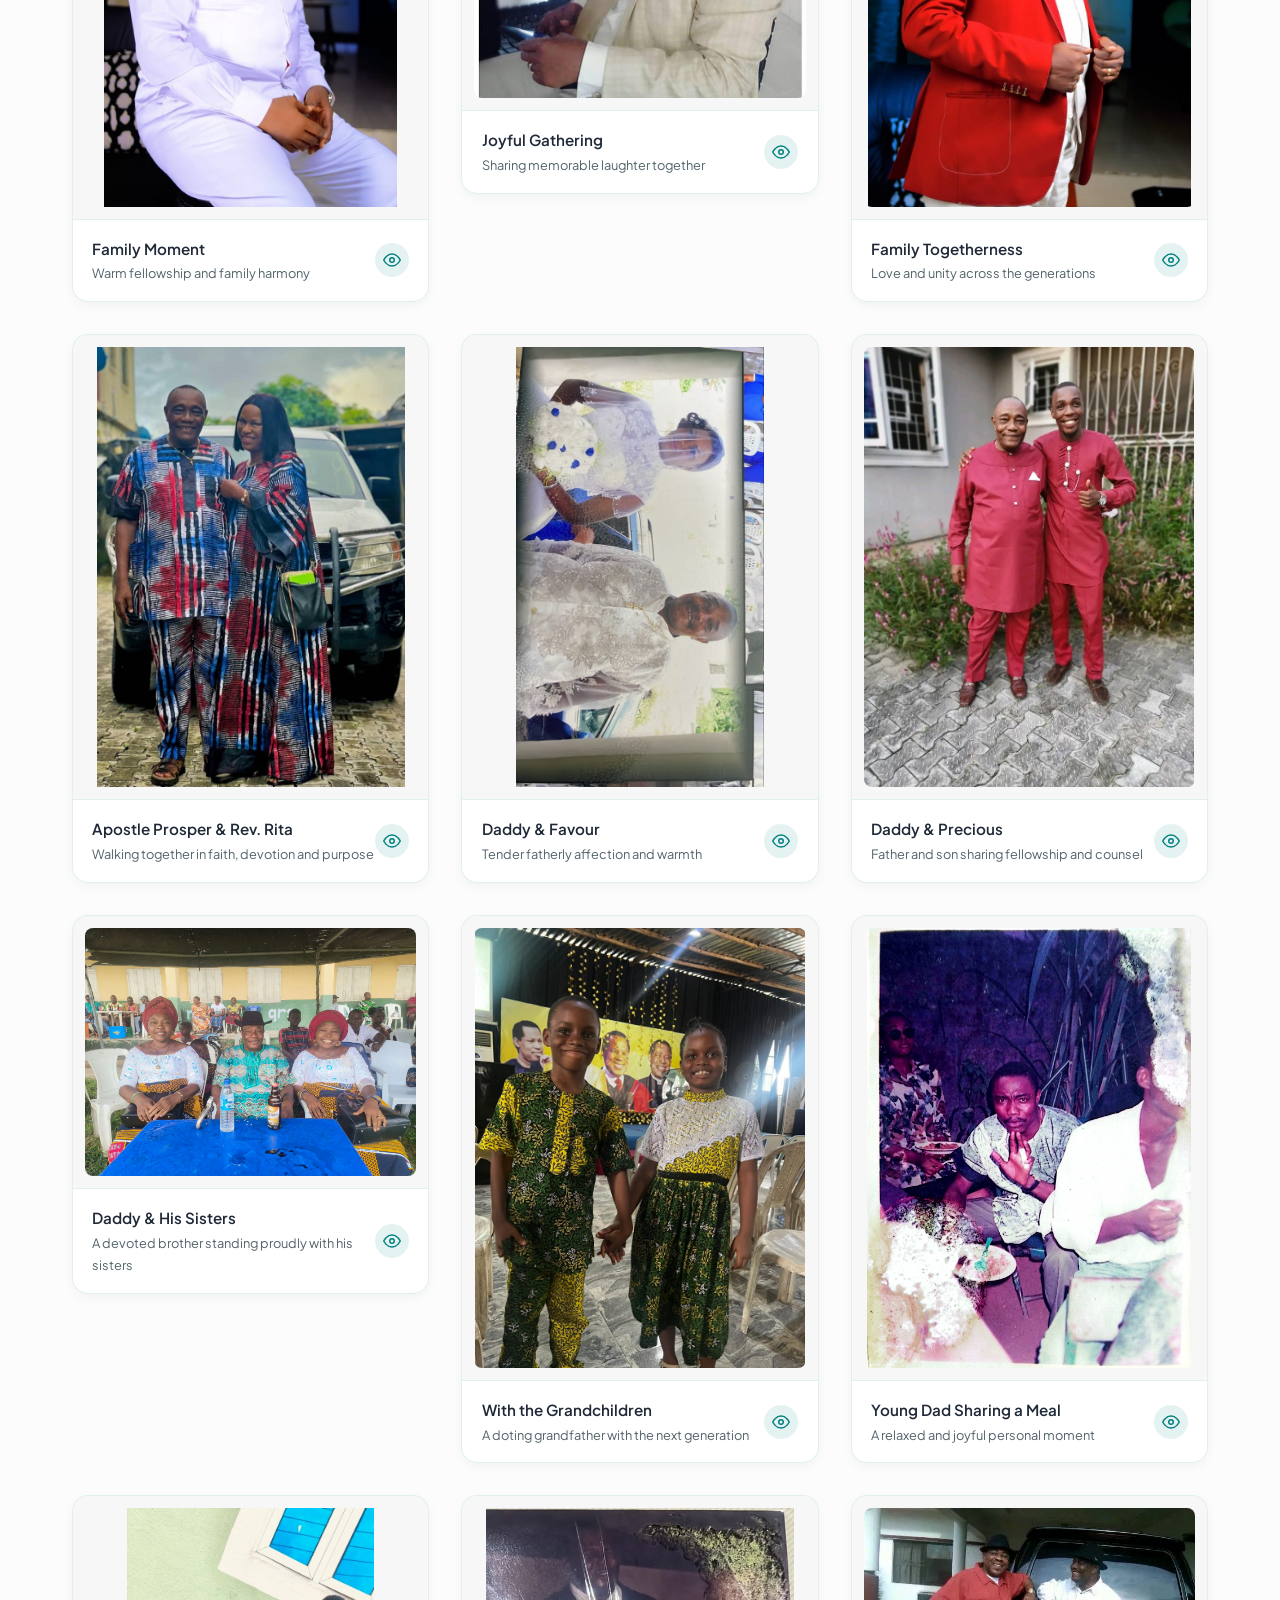
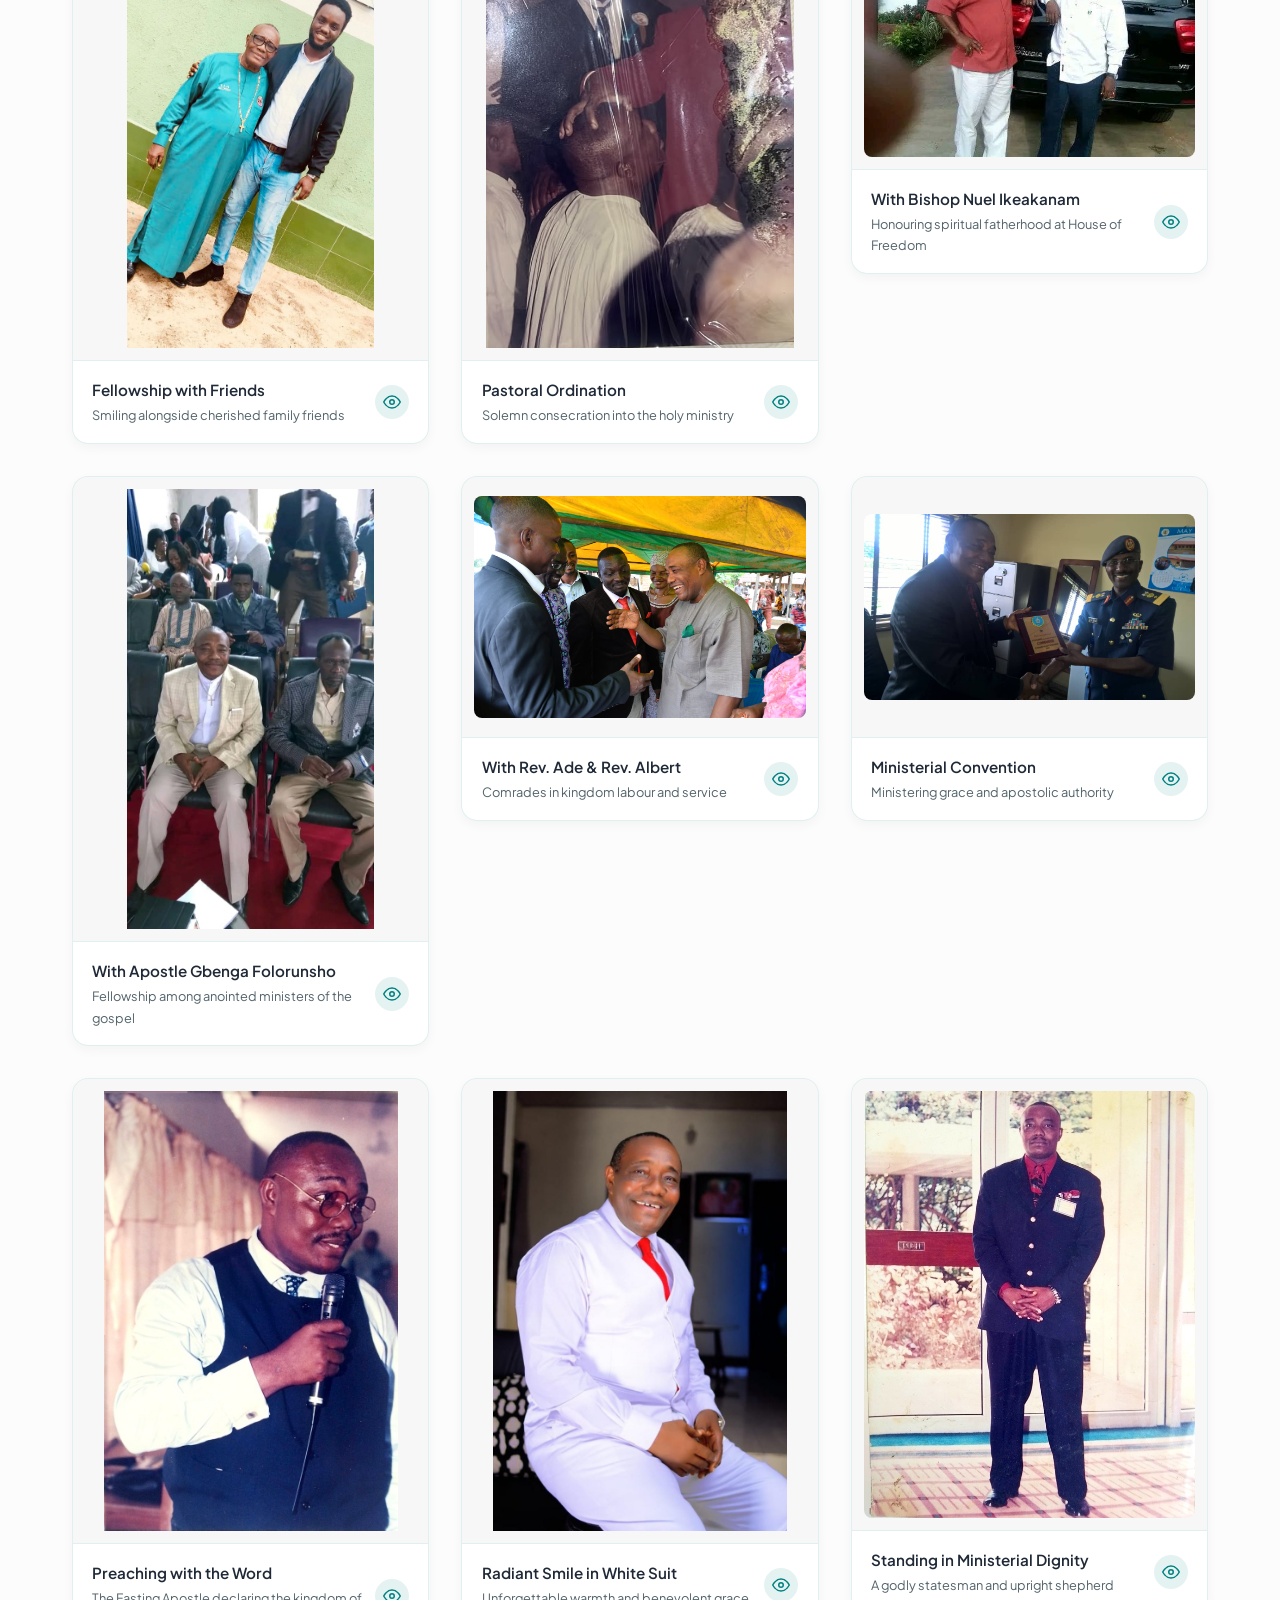
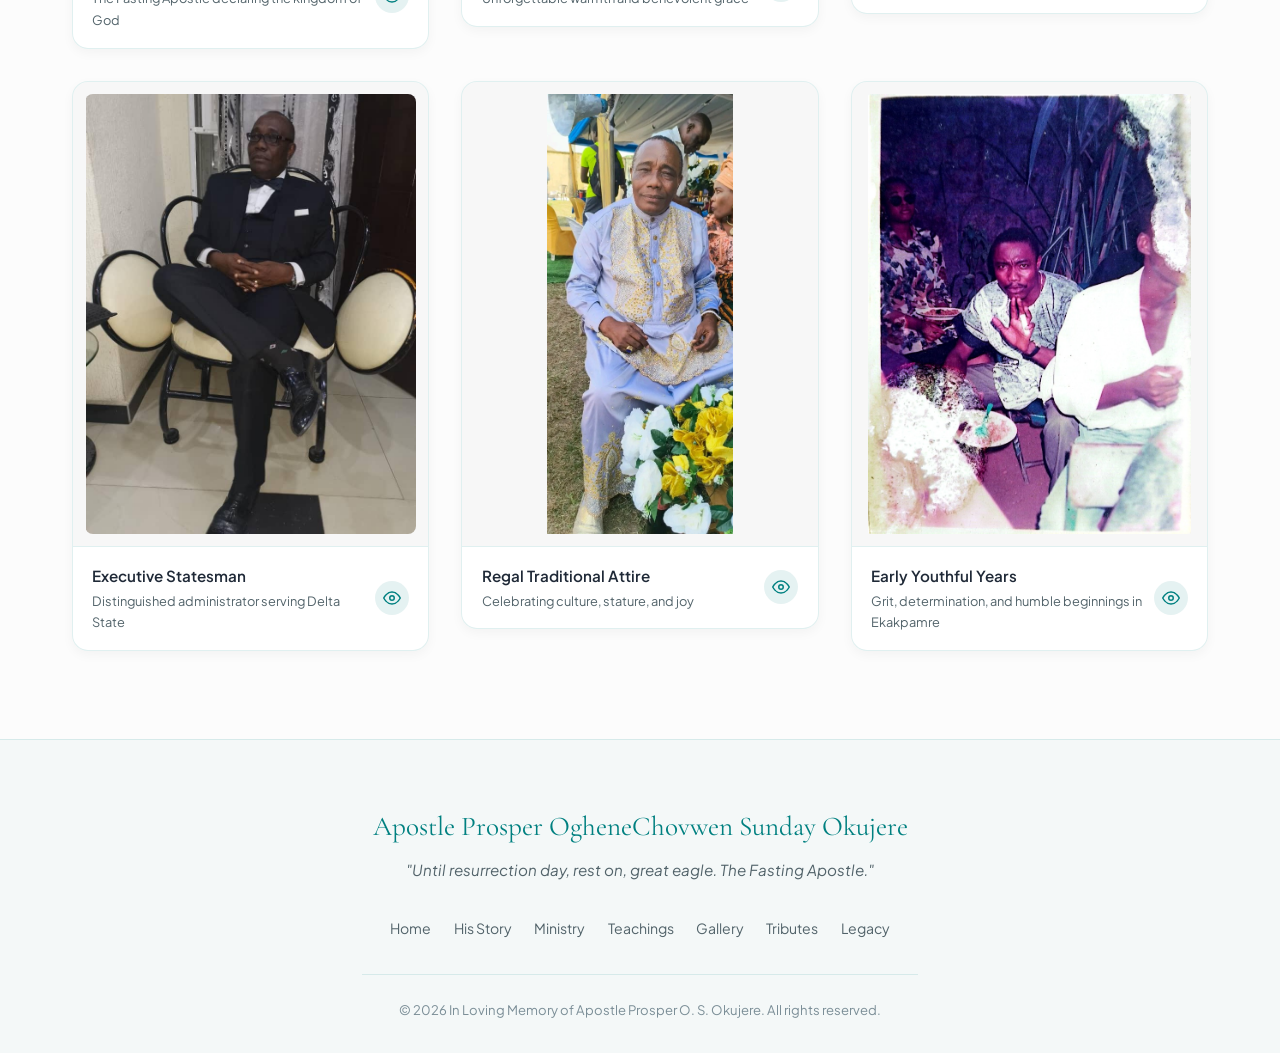
==== commit 045acfaf: "Add categorized gallery photos and personal portrait avatars for Wife and Children tribute cards" ====
--- a/pages/gallery.html
+++ b/pages/gallery.html
@@ -9,10 +9,42 @@
   <link href="https://fonts.googleapis.com/css2?family=Cormorant+Garamond:ital,wght@0,400;0,600;0,700;1,400;1,600&family=Plus+Jakarta+Sans:wght@300;400;500;600;700&display=swap" rel="stylesheet">
   <link rel="stylesheet" href="../css/styles.css">
   <style>
-    /* Full uncropped photo grid styling */
+    /* Category Filter Tabs */
+    .gallery-filter-tabs {
+      display: flex;
+      justify-content: center;
+      gap: 0.8rem;
+      margin-bottom: 2.5rem;
+      flex-wrap: wrap;
+    }
+    .gallery-filter-btn {
+      background: var(--bg-card);
+      border: 1.5px solid var(--bg-card-border);
+      color: var(--text-main);
+      padding: 0.65rem 1.4rem;
+      border-radius: 40px;
+      font-weight: 600;
+      font-size: 0.92rem;
+      cursor: pointer;
+      transition: var(--transition-smooth);
+      font-family: var(--font-sans);
+    }
+    .gallery-filter-btn:hover {
+      border-color: var(--primary-teal);
+      color: var(--primary-teal);
+      transform: translateY(-2px);
+    }
+    .gallery-filter-btn.active {
+      background: var(--primary-teal);
+      border-color: var(--primary-teal);
+      color: #fff;
+      box-shadow: 0 4px 16px var(--teal-glow);
+    }
+
+    /* Photo Grid Styling */
     .photo-grid {
       display: grid;
-      grid-template-columns: repeat(auto-fill, minmax(320px, 1fr));
+      grid-template-columns: repeat(auto-fill, minmax(300px, 1fr));
       gap: 2rem;
       align-items: start;
     }
@@ -33,16 +65,17 @@
       border-color: var(--primary-teal);
     }
     .photo-item-media {
-      background: #00000008;
+      background: rgba(0, 0, 0, 0.03);
       display: flex;
       align-items: center;
       justify-content: center;
       padding: 0.75rem;
+      min-height: 260px;
     }
     .photo-item img {
       width: 100%;
       height: auto;
-      max-height: 480px;
+      max-height: 440px;
       object-fit: contain;
       display: block;
       border-radius: 8px;
@@ -73,6 +106,7 @@
       border-radius: 50%;
       background: rgba(var(--primary-teal-rgb), 0.1);
       transition: var(--transition-smooth);
+      flex-shrink: 0;
     }
     .photo-item:hover .photo-zoom-hint {
       background: var(--primary-teal);
@@ -86,7 +120,7 @@
       position: fixed;
       inset: 0;
       z-index: 2000;
-      background: rgba(5, 12, 14, 0.94);
+      background: rgba(5, 12, 14, 0.95);
       backdrop-filter: blur(12px);
       -webkit-backdrop-filter: blur(12px);
       flex-direction: column;
@@ -140,7 +174,7 @@
       position: absolute;
       top: 50%;
       transform: translateY(-50%);
-      background: rgba(0, 0, 0, 0.5);
+      background: rgba(0, 0, 0, 0.55);
       border: 1px solid rgba(255, 255, 255, 0.3);
       color: #fff;
       font-size: 1.5rem;
@@ -157,12 +191,8 @@
       background: var(--primary-teal);
       border-color: var(--primary-teal);
     }
-    .slideshow-prev {
-      left: -25px;
-    }
-    .slideshow-next {
-      right: -25px;
-    }
+    .slideshow-prev { left: -25px; }
+    .slideshow-next { right: -25px; }
     @media (max-width: 768px) {
       .slideshow-prev { left: 5px; }
       .slideshow-next { right: 5px; }
@@ -255,117 +285,27 @@
     </div>
   </div>
 
-  <!-- Available photos with uncropped view -->
+  <!-- Available Photos with Category Filter -->
   <section class="section" id="photos" data-section-title="Photographs">
     <div class="container">
-      <div class="section-header reveal" style="margin-bottom:2.5rem;">
+      <div class="section-header reveal" style="margin-bottom:2rem;">
         <span class="section-subtitle">Cherished Memories</span>
-        <h2 class="section-title">Portraits & Milestones</h2>
-        <p class="section-desc">Click any photo or launch the slideshow to view each moment in full detail.</p>
+        <h2 class="section-title">Portraits & Life Chapters</h2>
+        <p class="section-desc">Filter by category or launch the slideshow to view each moment in full detail.</p>
       </div>
 
-      <div class="photo-grid">
-        <div class="photo-item reveal" onclick="openSlideshow(0)">
-          <div class="photo-item-media">
-            <img src="../assets/images/apostle-hero.jpg" alt="Apostle Prosper Okujere smiling in white suit and red tie" loading="lazy">
-          </div>
-          <div class="photo-info">
-            <span class="photo-title">Warm Smile in White Suit</span>
-            <span class="photo-zoom-hint" title="View photo" aria-label="View photo">
-              <svg width="18" height="18" viewBox="0 0 24 24" fill="none" stroke="currentColor" stroke-width="2" stroke-linecap="round" stroke-linejoin="round"><path d="M1 12s4-8 11-8 11 8 11 8-4 8-11 8-11-8-11-8z"></path><circle cx="12" cy="12" r="3"></circle></svg>
-            </span>
-          </div>
-        </div>
-
-        <div class="photo-item reveal" onclick="openSlideshow(1)">
-          <div class="photo-item-media">
-            <img src="../assets/images/apostle-marriage-couple.jpg" alt="Apostle Prosper with Rev. Rita Okujere" loading="lazy">
-          </div>
-          <div class="photo-info">
-            <span class="photo-title">Apostle Prosper & Rev. Rita Okujere</span>
-            <span class="photo-zoom-hint" title="View photo" aria-label="View photo">
-              <svg width="18" height="18" viewBox="0 0 24 24" fill="none" stroke="currentColor" stroke-width="2" stroke-linecap="round" stroke-linejoin="round"><path d="M1 12s4-8 11-8 11-8 11 8-4 8-11 8-11-8-11-8z"></path><circle cx="12" cy="12" r="3"></circle></svg>
-            </span>
-          </div>
-        </div>
-
-        <div class="photo-item reveal" onclick="openSlideshow(2)">
-          <div class="photo-item-media">
-            <img src="../assets/images/apostle-mic.jpg" alt="Apostle Prosper holding microphone during exhortation" loading="lazy">
-          </div>
-          <div class="photo-info">
-            <span class="photo-title">Ministering with the Microphone</span>
-            <span class="photo-zoom-hint" title="View photo" aria-label="View photo">
-              <svg width="18" height="18" viewBox="0 0 24 24" fill="none" stroke="currentColor" stroke-width="2" stroke-linecap="round" stroke-linejoin="round"><path d="M1 12s4-8 11-8 11-8 11 8-4 8-11 8-11-8-11-8z"></path><circle cx="12" cy="12" r="3"></circle></svg>
-            </span>
-          </div>
-        </div>
-
-        <div class="photo-item reveal" onclick="openSlideshow(3)">
-          <div class="photo-item-media">
-            <img src="../assets/images/apostle-suit.jpg" alt="Apostle Prosper standing in black suit" loading="lazy">
-          </div>
-          <div class="photo-info">
-            <span class="photo-title">Standing in Official Suit</span>
-            <span class="photo-zoom-hint" title="View photo" aria-label="View photo">
-              <svg width="18" height="18" viewBox="0 0 24 24" fill="none" stroke="currentColor" stroke-width="2" stroke-linecap="round" stroke-linejoin="round"><path d="M1 12s4-8 11-8 11-8 11 8-4 8-11 8-11-8-11-8z"></path><circle cx="12" cy="12" r="3"></circle></svg>
-            </span>
-          </div>
-        </div>
-
-        <div class="photo-item reveal" onclick="openSlideshow(4)">
-          <div class="photo-item-media">
-            <img src="../assets/images/apostle-formal-black.jpg" alt="Apostle Prosper seated in formal attire with bowtie" loading="lazy">
-          </div>
-          <div class="photo-info">
-            <span class="photo-title">Seated in Formal Bowtie</span>
-            <span class="photo-zoom-hint" title="View photo" aria-label="View photo">
-              <svg width="18" height="18" viewBox="0 0 24 24" fill="none" stroke="currentColor" stroke-width="2" stroke-linecap="round" stroke-linejoin="round"><path d="M1 12s4-8 11-8 11-8 11 8-4 8-11 8-11-8-11-8z"></path><circle cx="12" cy="12" r="3"></circle></svg>
-            </span>
-          </div>
-        </div>
-
-        <div class="photo-item reveal" onclick="openSlideshow(5)">
-          <div class="photo-item-media">
-            <img src="../assets/images/apostle-traditional.jpg" alt="Apostle Prosper in regal traditional attire" loading="lazy">
-          </div>
-          <div class="photo-info">
-            <span class="photo-title">Regal Traditional Attire</span>
-            <span class="photo-zoom-hint" title="View photo" aria-label="View photo">
-              <svg width="18" height="18" viewBox="0 0 24 24" fill="none" stroke="currentColor" stroke-width="2" stroke-linecap="round" stroke-linejoin="round"><path d="M1 12s4-8 11-8 11-8 11 8-4 8-11 8-11-8-11-8z"></path><circle cx="12" cy="12" r="3"></circle></svg>
-            </span>
-          </div>
-        </div>
-
-        <div class="photo-item reveal" onclick="openSlideshow(6)">
-          <div class="photo-item-media">
-            <img src="../assets/images/apostle-early-days.jpg" alt="Apostle Prosper in youthful days" loading="lazy">
-          </div>
-          <div class="photo-info">
-            <span class="photo-title">Early Youthful Days</span>
-            <span class="photo-zoom-hint" title="View photo" aria-label="View photo">
-              <svg width="18" height="18" viewBox="0 0 24 24" fill="none" stroke="currentColor" stroke-width="2" stroke-linecap="round" stroke-linejoin="round"><path d="M1 12s4-8 11-8 11-8 11 8-4 8-11 8-11-8-11-8z"></path><circle cx="12" cy="12" r="3"></circle></svg>
-            </span>
-          </div>
-        </div>
+      <!-- Filter Buttons -->
+      <div class="gallery-filter-tabs">
+        <button class="gallery-filter-btn active" data-category="all">All Photos (24)</button>
+        <button class="gallery-filter-btn" data-category="family">Family & Matrimony (7)</button>
+        <button class="gallery-filter-btn" data-category="family-friends">Family & Friends (6)</button>
+        <button class="gallery-filter-btn" data-category="ministry">Work & Ministry (6)</button>
+        <button class="gallery-filter-btn" data-category="portraits">Portraits & Milestones (5)</button>
       </div>
-    </div>
-  </section>
-
-  <!-- Coming Soon categories -->
-  <section class="section section-alt" id="categories" data-section-title="Categories">
-    <div class="container" style="max-width:780px;">
-      <div class="coming-soon-card reveal">
-        <span class="coming-soon-badge">Coming Soon</span>
-        <div class="legacy-icon" style="margin:0 auto 1.5rem;">🖼️</div>
-        <h2 style="font-size:1.8rem; margin-bottom:0.8rem;">Categorised Photo Archives</h2>
-        <p style="max-width:520px; margin:0 auto 1.5rem;">We are compiling more photo albums across specific life milestones.</p>
-        <div style="display:flex; justify-content:center; gap:0.8rem; flex-wrap:wrap;">
-          <span style="font-size:0.83rem; padding:0.35rem 1rem; border-radius:20px; background:rgba(0,128,128,0.1); color:var(--primary-teal);">Family & Matrimony</span>
-          <span style="font-size:0.83rem; padding:0.35rem 1rem; border-radius:20px; background:rgba(0,128,128,0.1); color:var(--primary-teal);">Civil Service Career</span>
-          <span style="font-size:0.83rem; padding:0.35rem 1rem; border-radius:20px; background:rgba(0,128,128,0.1); color:var(--primary-teal);">Ordination & Camp Meetings</span>
-          <span style="font-size:0.83rem; padding:0.35rem 1rem; border-radius:20px; background:rgba(0,128,128,0.1); color:var(--primary-teal);">Sound of Abundance Ministry</span>
-        </div>
+
+      <!-- Dynamic Gallery Grid Container -->
+      <div class="photo-grid" id="photo-grid-container">
+        <!-- Rendered by JS -->
       </div>
     </div>
   </section>
@@ -382,7 +322,7 @@
   </div>
 
   <div class="slideshow-footer">
-    <div class="slideshow-counter" id="slideshow-counter">1 / 7</div>
+    <div class="slideshow-counter" id="slideshow-counter">1 / 24</div>
     <div class="slideshow-caption-text" id="slideshow-caption">Photo</div>
   </div>
 </div>
@@ -400,21 +340,87 @@
 
 <script src="../js/main.js"></script>
 <script>
-  const GALLERY_DATA = [
-    { src: '../assets/images/apostle-hero.jpg', caption: 'Radiant smile in white suit and red tie' },
-    { src: '../assets/images/apostle-marriage-couple.jpg', caption: 'Apostle Prosper and his beloved wife, Rev. Rita Okujere' },
-    { src: '../assets/images/apostle-mic.jpg', caption: 'Apostle Prosper holding the microphone during ministry' },
-    { src: '../assets/images/apostle-suit.jpg', caption: 'Official ministerial service portrait' },
-    { src: '../assets/images/apostle-formal-black.jpg', caption: 'Distinguished statesman in black suit and bowtie' },
-    { src: '../assets/images/apostle-traditional.jpg', caption: 'Regal and joyful patriarch in traditional attire' },
-    { src: '../assets/images/apostle-early-days.jpg', caption: 'Youthful days of perseverance and faith' }
+  const ALL_GALLERY_PHOTOS = [
+    // Family & Matrimony
+    { src: '../assets/images/family/Young daddy and mummy.jpeg', title: 'Young Daddy & Mummy', caption: 'Early marital bliss: Apostle Prosper and Rev. Rita Okujere', category: 'family' },
+    { src: '../assets/images/family/Dad in white trad.jpeg', title: 'Dad in White Traditional Attire', caption: 'Regal and serene in white native wear', category: 'family' },
+    { src: '../assets/images/family/D8ECB381-1265-45C8-A310-6B02613427BD.JPG.jpeg', title: 'Cherished Family Celebration', caption: 'Apostle Prosper surrounded by loved ones', category: 'family' },
+    { src: '../assets/images/family/WhatsApp Image 2026-08-06 at 12.15.48 AM.jpeg', title: 'Family Moment', caption: 'Warm fellowship and family harmony', category: 'family' },
+    { src: '../assets/images/family/WhatsApp Image 2026-08-06 at 12.15.48 AM (1).jpeg', title: 'Joyful Gathering', caption: 'Sharing memorable laughter together', category: 'family' },
+    { src: '../assets/images/family/WhatsApp Image 2026-08-06 at 12.15.48 AM (3).jpeg', title: 'Family Togetherness', caption: 'Love and unity across the generations', category: 'family' },
+    { src: '../assets/images/apostle-marriage-couple.jpg', title: 'Apostle Prosper & Rev. Rita', caption: 'Walking together in faith, devotion and purpose', category: 'family' },
+
+    // Family & Friends
+    { src: '../assets/images/family-and-friends/dad and favour.jpeg', title: 'Daddy & Favour', caption: 'Tender fatherly affection and warmth', category: 'family-friends' },
+    { src: '../assets/images/family-and-friends/dad and precious.jpeg', title: 'Daddy & Precious', caption: 'Father and son sharing fellowship and counsel', category: 'family-friends' },
+    { src: '../assets/images/family-and-friends/Dad and his sisters.jpeg', title: 'Daddy & His Sisters', caption: 'A devoted brother standing proudly with his sisters', category: 'family-friends' },
+    { src: '../assets/images/family-and-friends/grandchildren.jpeg', title: 'With the Grandchildren', caption: 'A doting grandfather with the next generation', category: 'family-friends' },
+    { src: '../assets/images/family-and-friends/young Dad eating .jpg.jpeg', title: 'Young Dad Sharing a Meal', caption: 'A relaxed and joyful personal moment', category: 'family-friends' },
+    { src: '../assets/images/family-and-friends/WhatsApp Image 2026-10-03 at 7.59.25 AM.jpeg', title: 'Fellowship with Friends', caption: 'Smiling alongside cherished family friends', category: 'family-friends' },
+
+    // Work & Ministry
+    { src: '../assets/images/work-and-ministry/pastorial ordination.jpeg', title: 'Pastoral Ordination', caption: 'Solemn consecration into the holy ministry', category: 'ministry' },
+    { src: '../assets/images/work-and-ministry/daddy and bishop nuel.jpeg', title: 'With Bishop Nuel Ikeakanam', caption: 'Honouring spiritual fatherhood at House of Freedom', category: 'ministry' },
+    { src: '../assets/images/work-and-ministry/Dad with Apst Gbenga Folorunsho.jpeg', title: 'With Apostle Gbenga Folorunsho', caption: 'Fellowship among anointed ministers of the gospel', category: 'ministry' },
+    { src: '../assets/images/work-and-ministry/Daddy with Rev Ade and Rev Albert.jpeg', title: 'With Rev. Ade & Rev. Albert', caption: 'Comrades in kingdom labour and service', category: 'ministry' },
+    { src: '../assets/images/work-and-ministry/WhatsApp Image 2026-10-06 at 3.05.09 AM.jpeg', title: 'Ministerial Convention', caption: 'Ministering grace and apostolic authority', category: 'ministry' },
+    { src: '../assets/images/apostle-mic.jpg', title: 'Preaching with the Word', caption: 'The Fasting Apostle declaring the kingdom of God', category: 'ministry' },
+
+    // Portraits & Milestones
+    { src: '../assets/images/apostle-hero.jpg', title: 'Radiant Smile in White Suit', caption: 'Unforgettable warmth and benevolent grace', category: 'portraits' },
+    { src: '../assets/images/apostle-suit.jpg', title: 'Standing in Ministerial Dignity', caption: 'A godly statesman and upright shepherd', category: 'portraits' },
+    { src: '../assets/images/apostle-formal-black.jpg', title: 'Executive Statesman', caption: 'Distinguished administrator serving Delta State', category: 'portraits' },
+    { src: '../assets/images/apostle-traditional.jpg', title: 'Regal Traditional Attire', caption: 'Celebrating culture, stature, and joy', category: 'portraits' },
+    { src: '../assets/images/apostle-early-days.jpg', title: 'Early Youthful Years', caption: 'Grit, determination, and humble beginnings in Ekakpamre', category: 'portraits' }
   ];
 
+  let currentCategory = 'all';
+  let filteredPhotos = [...ALL_GALLERY_PHOTOS];
   let currentIndex = 0;
+
+  const gridContainer = document.getElementById('photo-grid-container');
   const modal = document.getElementById('slideshow-modal');
   const slideImg = document.getElementById('slideshow-img');
   const counterEl = document.getElementById('slideshow-counter');
   const captionEl = document.getElementById('slideshow-caption');
+
+  function renderGallery(category = 'all') {
+    currentCategory = category;
+    filteredPhotos = category === 'all' 
+      ? ALL_GALLERY_PHOTOS 
+      : ALL_GALLERY_PHOTOS.filter(p => p.category === category);
+
+    gridContainer.innerHTML = '';
+    filteredPhotos.forEach((photo, idx) => {
+      const card = document.createElement('div');
+      card.className = 'photo-item reveal';
+      card.onclick = () => openSlideshow(idx);
+      card.innerHTML = `
+        <div class="photo-item-media">
+          <img src="${photo.src}" alt="${photo.title}" loading="lazy">
+        </div>
+        <div class="photo-info">
+          <div>
+            <div class="photo-title">${photo.title}</div>
+            <div style="font-size:0.8rem; color:var(--text-muted); margin-top:2px;">${photo.caption}</div>
+          </div>
+          <span class="photo-zoom-hint" title="View in Slideshow" aria-label="View photo">
+            <svg width="18" height="18" viewBox="0 0 24 24" fill="none" stroke="currentColor" stroke-width="2" stroke-linecap="round" stroke-linejoin="round"><path d="M1 12s4-8 11-8 11 8 11 8-4 8-11 8-11-8-11-8z"></path><circle cx="12" cy="12" r="3"></circle></svg>
+          </span>
+        </div>
+      `;
+      gridContainer.appendChild(card);
+    });
+  }
+
+  // Filter Buttons Handler
+  document.querySelectorAll('.gallery-filter-btn').forEach(btn => {
+    btn.addEventListener('click', () => {
+      document.querySelectorAll('.gallery-filter-btn').forEach(b => b.classList.remove('active'));
+      btn.classList.add('active');
+      renderGallery(btn.dataset.category);
+    });
+  });
 
   function openSlideshow(index = 0) {
     currentIndex = index;
@@ -429,21 +435,21 @@
   }
 
   function nextSlide() {
-    currentIndex = (currentIndex + 1) % GALLERY_DATA.length;
+    currentIndex = (currentIndex + 1) % filteredPhotos.length;
     updateSlide();
   }
 
   function prevSlide() {
-    currentIndex = (currentIndex - 1 + GALLERY_DATA.length) % GALLERY_DATA.length;
+    currentIndex = (currentIndex - 1 + filteredPhotos.length) % filteredPhotos.length;
     updateSlide();
   }
 
   function updateSlide() {
-    const item = GALLERY_DATA[currentIndex];
+    const item = filteredPhotos[currentIndex];
     slideImg.src = item.src;
-    slideImg.alt = item.caption;
-    counterEl.textContent = `${currentIndex + 1} / ${GALLERY_DATA.length}`;
-    captionEl.textContent = item.caption;
+    slideImg.alt = item.title;
+    counterEl.textContent = `${currentIndex + 1} / ${filteredPhotos.length}`;
+    captionEl.textContent = `${item.title} — ${item.caption}`;
   }
 
   document.getElementById('start-slideshow-btn')?.addEventListener('click', () => openSlideshow(0));
@@ -463,6 +469,9 @@
     if (e.key === 'ArrowRight') nextSlide();
     if (e.key === 'ArrowLeft') prevSlide();
   });
+
+  // Initial render
+  renderGallery('all');
 </script>
 </body>
 </html>
--- a/css/styles.css
+++ b/css/styles.css
@@ -409,27 +409,66 @@
 .tributes-tab-btn:hover { border-color: var(--primary-teal); color: var(--primary-teal); }
 .tributes-tab-btn.active { background: var(--primary-teal); border-color: var(--primary-teal); color: #fff; box-shadow: 0 6px 20px var(--teal-glow); }
 
-.tributes-wall { display: grid; grid-template-columns: repeat(auto-fill, minmax(320px, 1fr)); gap: 2rem; }
+/* True Masonry Grid with natural height row-span packing */
+.tributes-wall {
+  display: grid;
+  grid-template-columns: repeat(3, 1fr);
+  grid-auto-rows: 10px;
+  gap: 0 1.75rem;
+  align-items: start;
+}
 
 .tribute-card {
-  background: var(--bg-card); border: 1px solid var(--bg-card-border);
-  border-radius: 16px; padding: 2rem; box-shadow: var(--shadow-sm);
-  transition: var(--transition-smooth); display: flex; flex-direction: column;
+  margin-bottom: 1.75rem;
+  background: var(--bg-card);
+  border: 1px solid var(--bg-card-border);
+  border-radius: 16px;
+  padding: 1.8rem;
+  box-shadow: var(--shadow-sm);
+  transition: var(--transition-smooth);
+  display: flex;
+  flex-direction: column;
+  box-sizing: border-box;
 }
 .tribute-card:hover { transform: translateY(-5px); border-color: var(--primary-teal); box-shadow: var(--shadow-md); }
+
+/* Spans across 2 columns so long text spreads out and height is reduced */
+.tribute-wide {
+  grid-column: span 2;
+}
 
 .tribute-featured {
   border-color: rgba(var(--primary-teal-rgb), 0.35);
-  background: linear-gradient(135deg, rgba(var(--primary-teal-rgb), 0.04), var(--bg-card));
-}
-@media (min-width: 992px) { .tribute-featured { grid-column: span 2; } }
+  background: linear-gradient(135deg, rgba(var(--primary-teal-rgb), 0.05), var(--bg-card));
+}
+
+@media (max-width: 1024px) {
+  .tributes-wall {
+    grid-template-columns: repeat(2, 1fr);
+  }
+}
+
+@media (max-width: 768px) {
+  .tributes-wall {
+    grid-template-columns: 1fr;
+  }
+  .tribute-wide {
+    grid-column: span 1;
+  }
+}
 
 .tribute-header { display: flex; align-items: center; gap: 1rem; margin-bottom: 1.1rem; }
 .tribute-avatar {
-  width: 46px; height: 46px; border-radius: 50%; flex-shrink: 0;
+  width: 52px; height: 52px; border-radius: 50%; flex-shrink: 0;
   background: linear-gradient(135deg, var(--primary-teal), var(--primary-teal-light));
   color: #fff; display: flex; align-items: center; justify-content: center;
   font-weight: 700; font-size: 1rem;
+  overflow: hidden;
+  border: 2px solid var(--primary-teal);
+  box-shadow: 0 2px 8px var(--teal-glow);
+}
+.tribute-avatar-img img {
+  width: 100%; height: 100%; object-fit: cover; display: block;
 }
 .tribute-author { font-weight: 700; color: var(--text-main); font-size: 1rem; }
 .tribute-relation { font-size: 0.83rem; color: var(--primary-teal); font-weight: 500; }
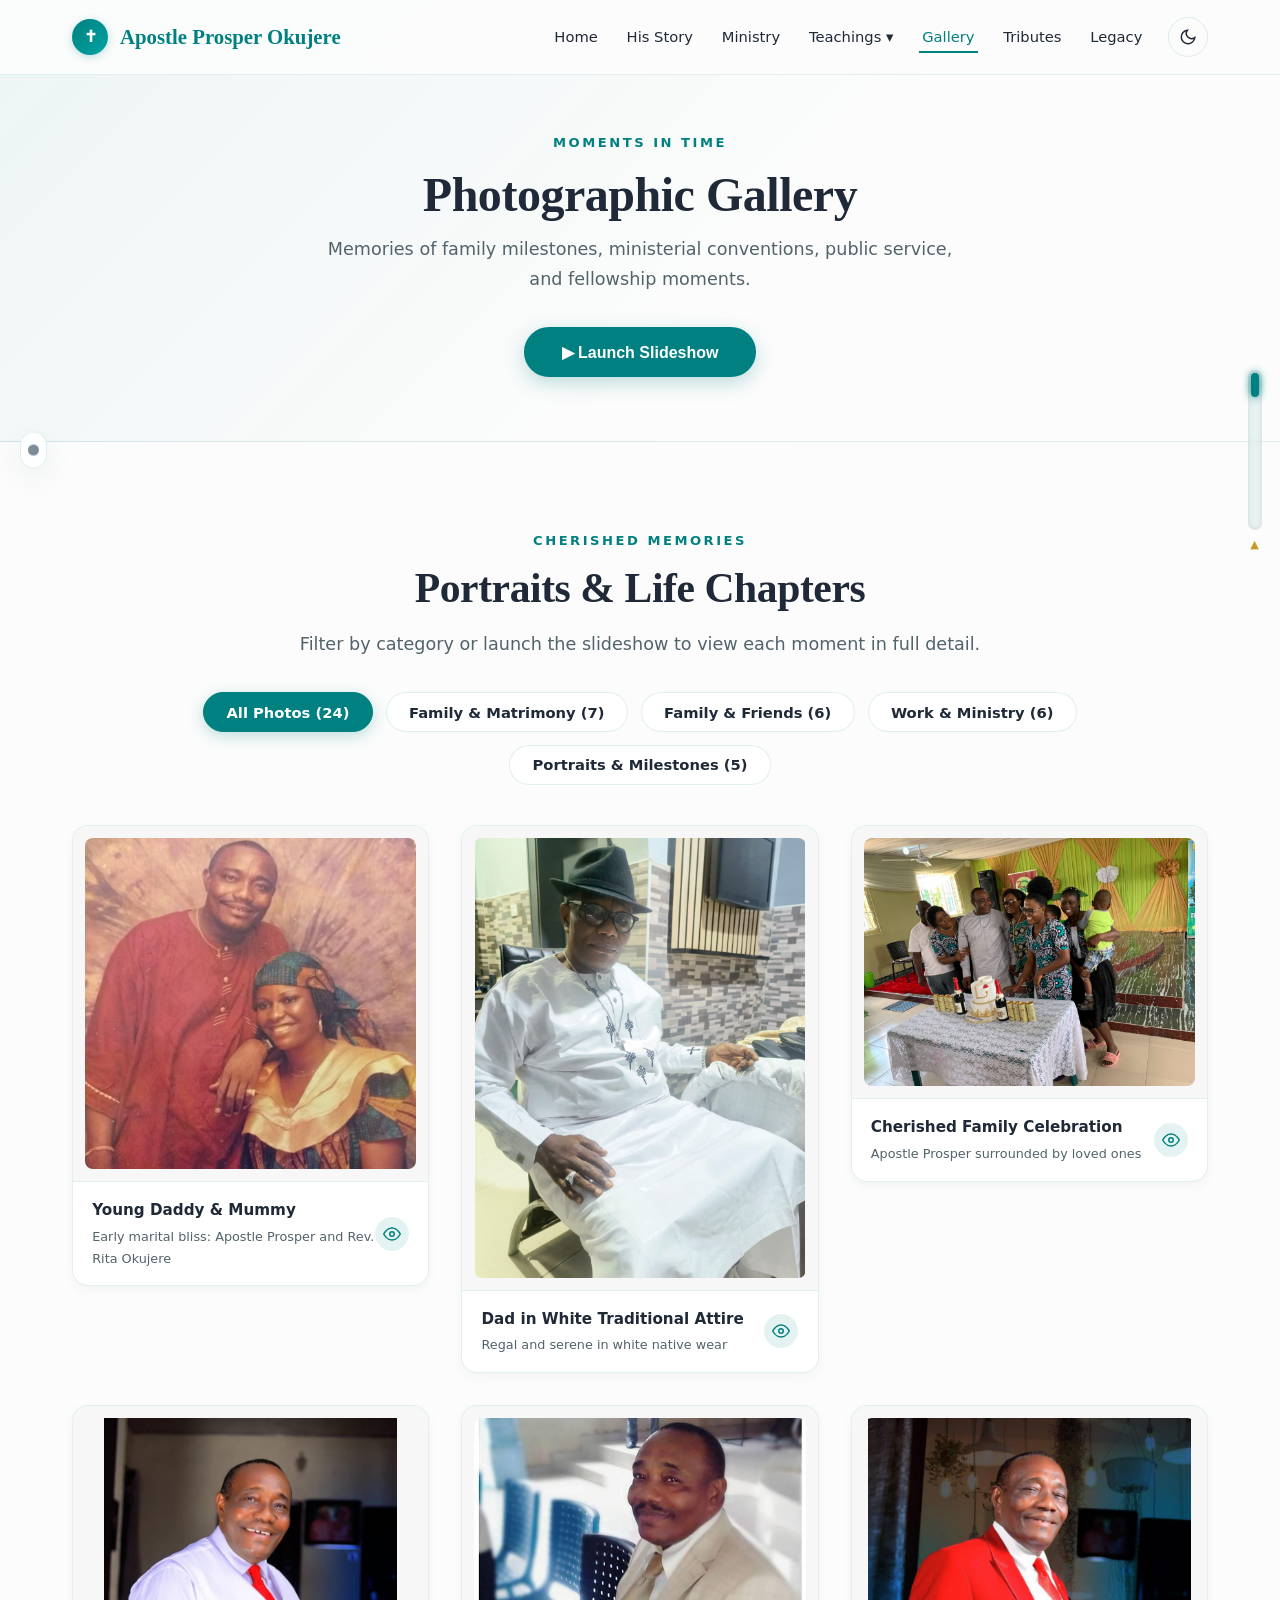
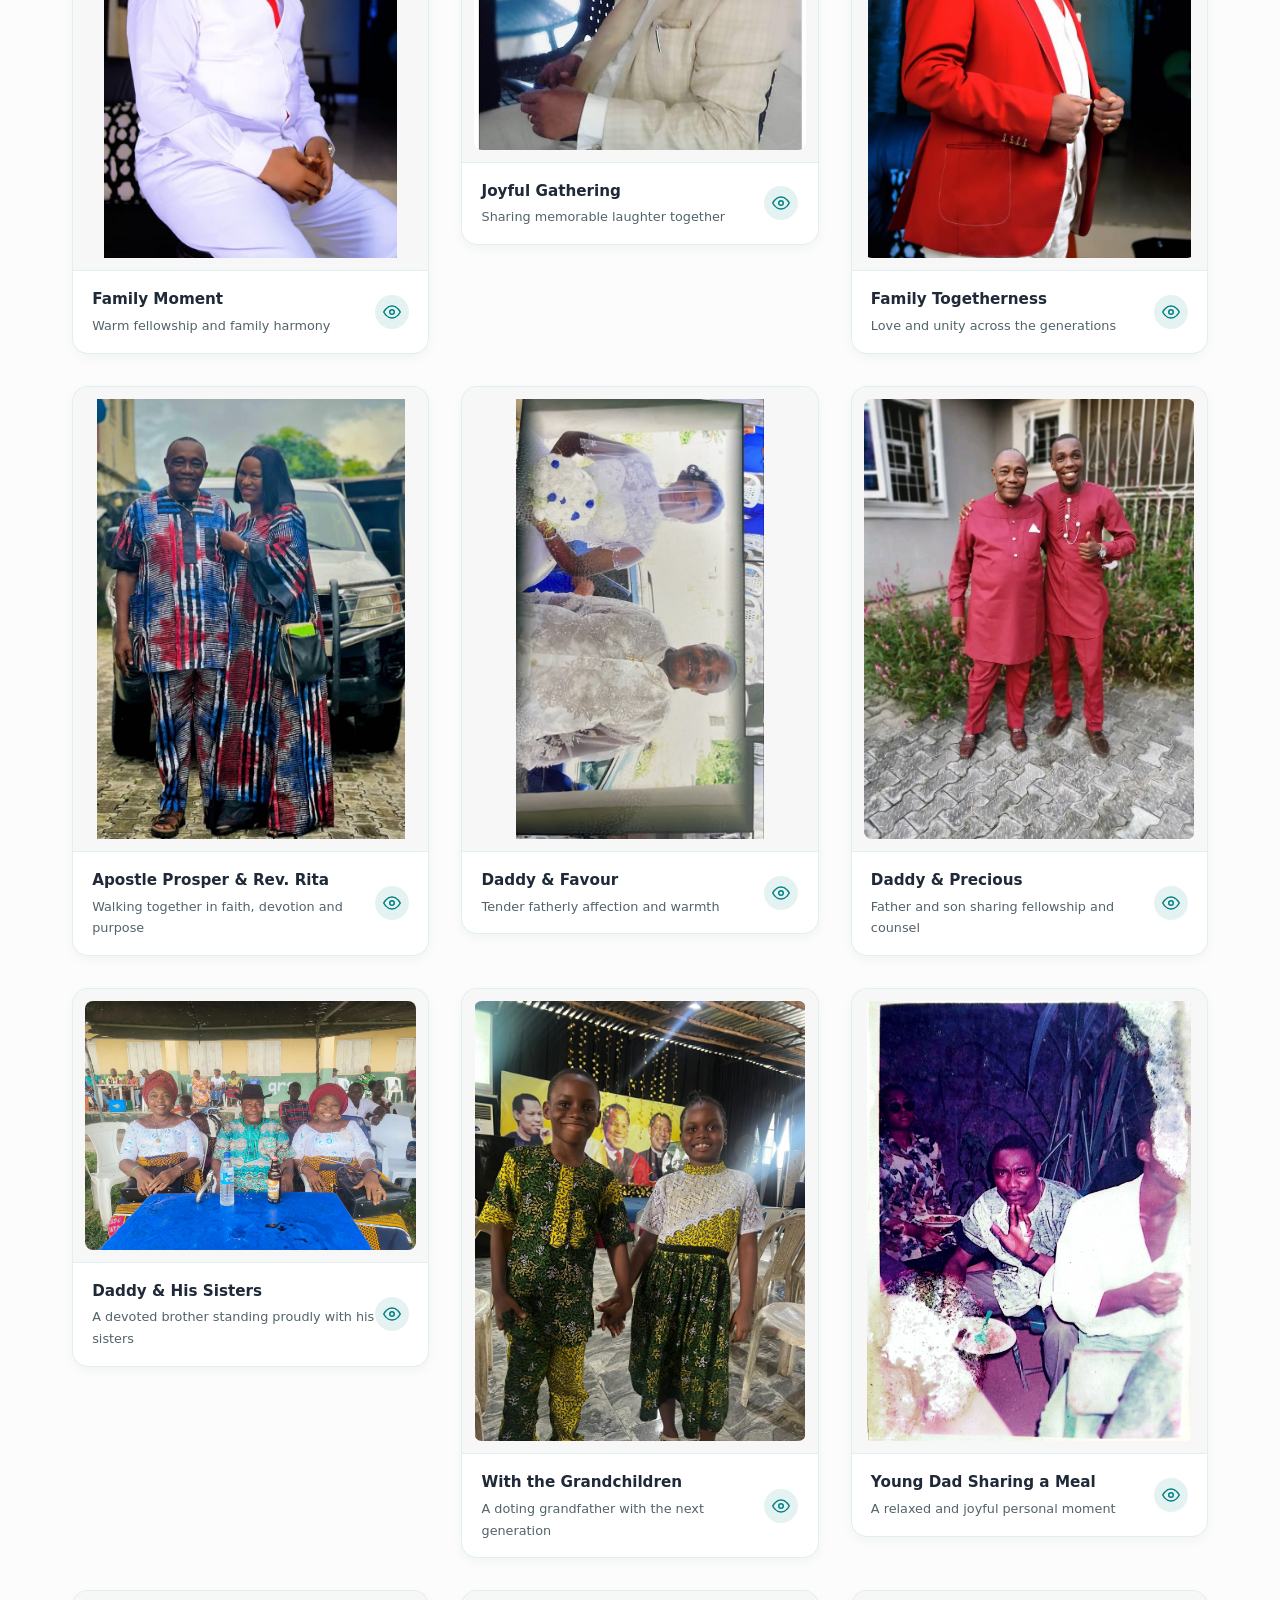
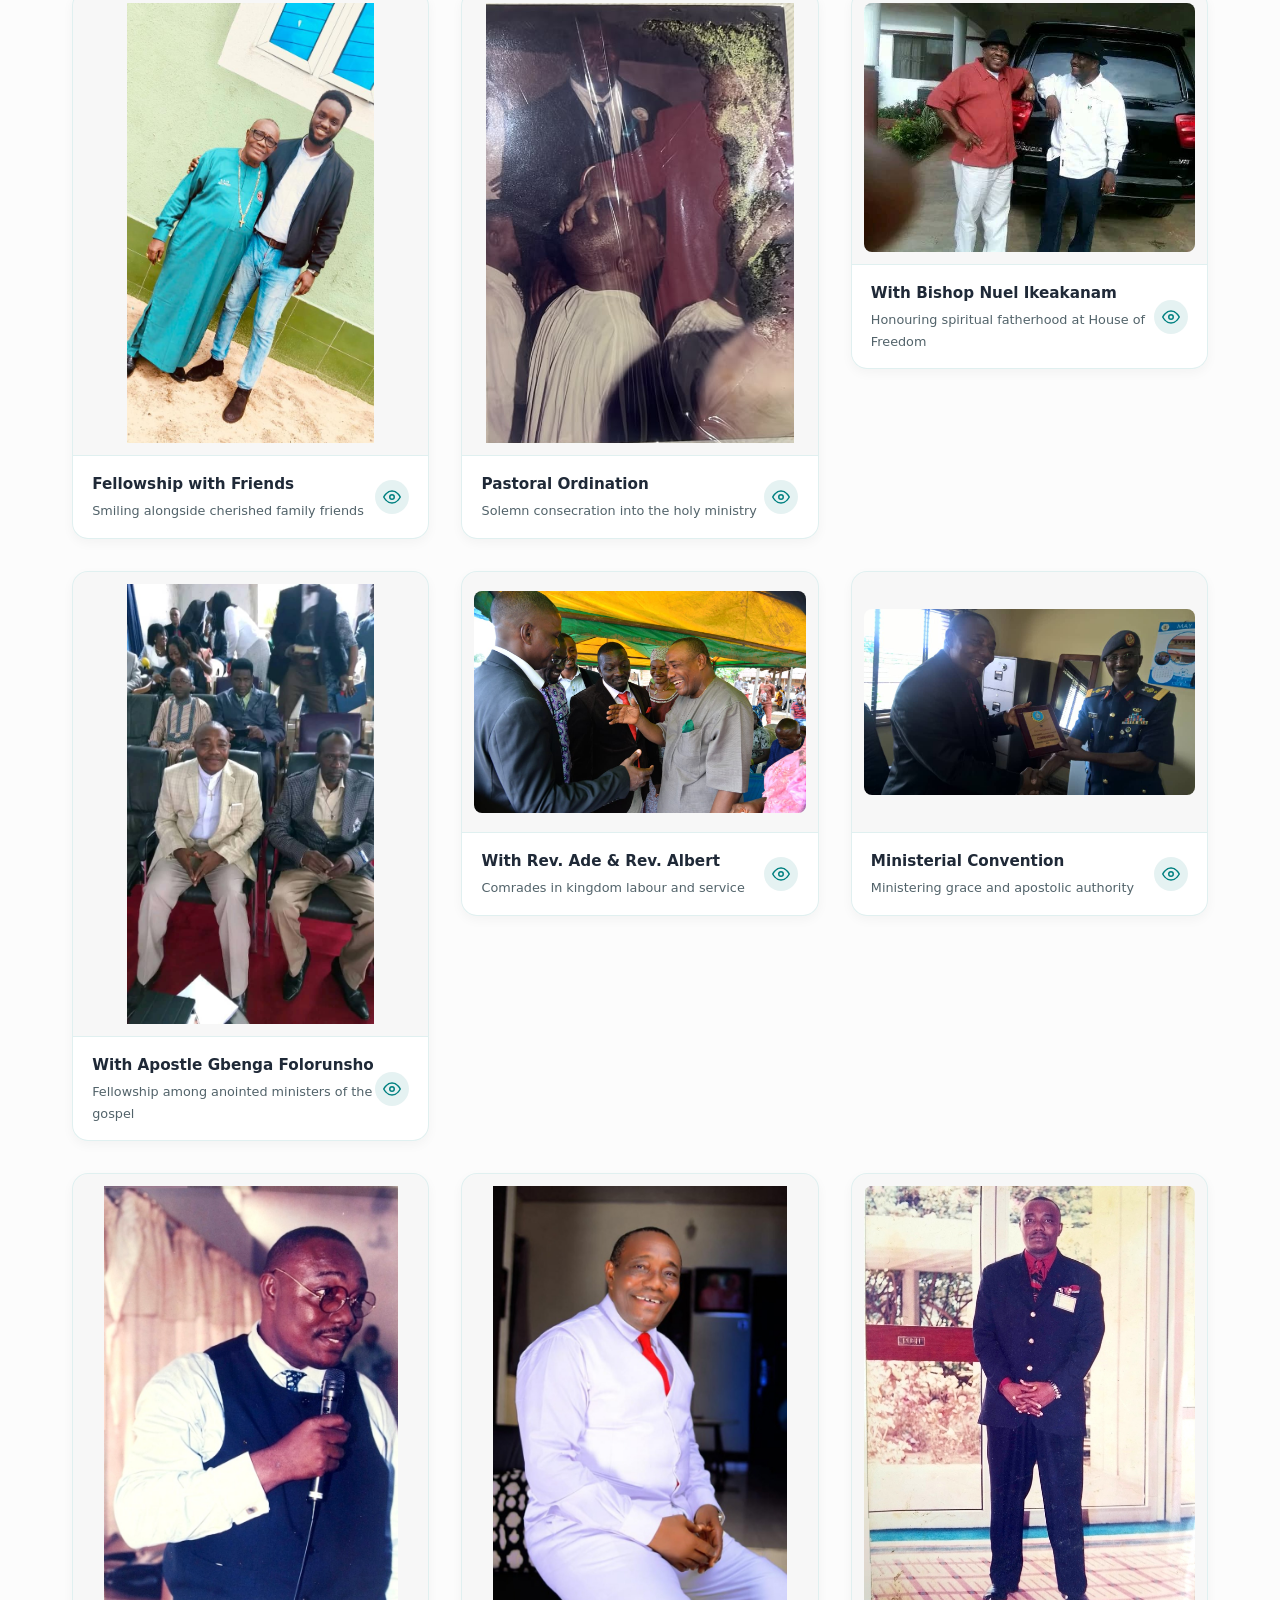
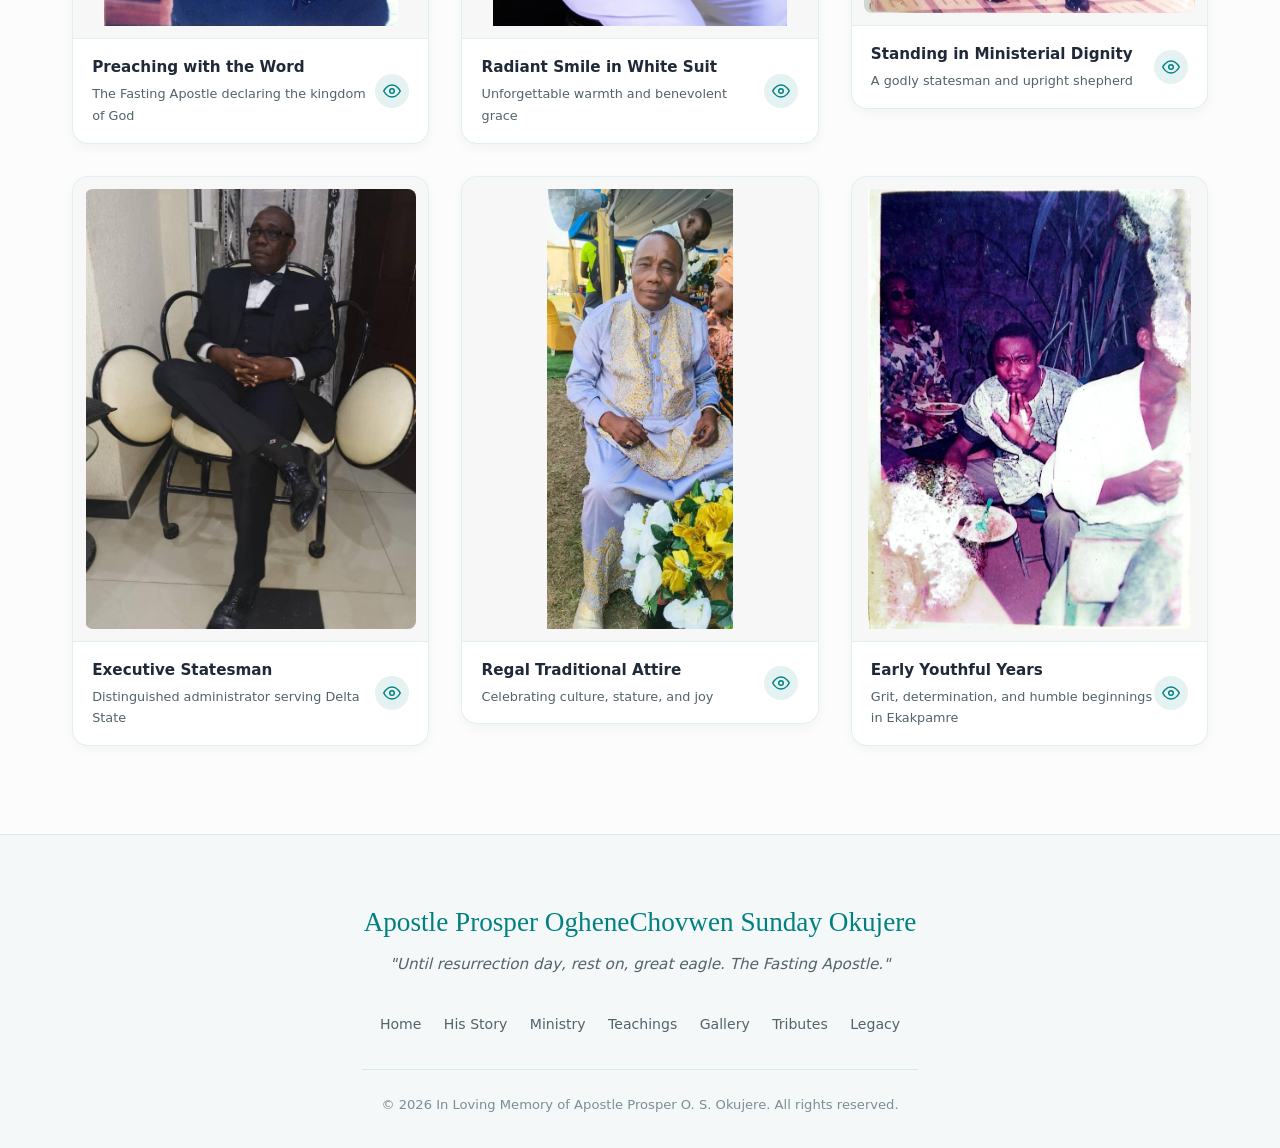
==== commit c7733acc: "Add responsive multi-format favicons (SVG, PNG, ICO, Apple Touch Icon) across all pages" ====
--- a/pages/gallery.html
+++ b/pages/gallery.html
@@ -6,7 +6,12 @@
   <title>Gallery | Apostle Prosper Okujere</title>
   <link rel="preconnect" href="https://fonts.googleapis.com">
   <link rel="preconnect" href="https://fonts.gstatic.com" crossorigin>
-  <link href="https://fonts.googleapis.com/css2?family=Cormorant+Garamond:ital,wght@0,400;0,600;0,700;1,400;1,600&family=Plus+Jakarta+Sans:wght@300;400;500;600;700&display=swap" rel="stylesheet">
+  <!-- Favicon -->
+  <link rel="icon" type="image/svg+xml" href="../favicon.svg">
+  <link rel="icon" type="image/png" sizes="32x32" href="../favicon.png">
+  <link rel="apple-touch-icon" sizes="180x180" href="../apple-touch-icon.png">
+  <link rel="shortcut icon" href="../favicon.ico">
+
   <link rel="stylesheet" href="../css/styles.css">
   <style>
     /* Category Filter Tabs */
--- a/css/styles.css
+++ b/css/styles.css
@@ -420,17 +420,26 @@
 
 .tribute-card {
   margin-bottom: 1.75rem;
-  background: var(--bg-card);
-  border: 1px solid var(--bg-card-border);
+  background: #ffffff;
+  border: 1px solid rgba(0, 128, 128, 0.22);
   border-radius: 16px;
   padding: 1.8rem;
-  box-shadow: var(--shadow-sm);
-  transition: var(--transition-smooth);
+  box-shadow: 0 4px 16px rgba(0, 80, 80, 0.08);
+  transition: transform 0.25s ease, box-shadow 0.25s ease, border-color 0.25s ease;
   display: flex;
   flex-direction: column;
   box-sizing: border-box;
 }
-.tribute-card:hover { transform: translateY(-5px); border-color: var(--primary-teal); box-shadow: var(--shadow-md); }
+[data-theme="dark"] .tribute-card {
+  background: #121c1e;
+  border-color: rgba(0, 163, 163, 0.28);
+  box-shadow: 0 4px 16px rgba(0, 0, 0, 0.5);
+}
+.tribute-card:hover {
+  transform: translateY(-5px);
+  border-color: var(--primary-teal);
+  box-shadow: 0 8px 24px rgba(0, 80, 80, 0.16);
+}
 
 /* Spans across 2 columns so long text spreads out and height is reduced */
 .tribute-wide {
@@ -438,8 +447,12 @@
 }
 
 .tribute-featured {
-  border-color: rgba(var(--primary-teal-rgb), 0.35);
-  background: linear-gradient(135deg, rgba(var(--primary-teal-rgb), 0.05), var(--bg-card));
+  border: 2px solid var(--primary-teal);
+  background: linear-gradient(135deg, rgba(var(--primary-teal-rgb), 0.06), #ffffff);
+  box-shadow: 0 6px 20px rgba(0, 128, 128, 0.12);
+}
+[data-theme="dark"] .tribute-featured {
+  background: linear-gradient(135deg, rgba(var(--primary-teal-rgb), 0.12), #121c1e);
 }
 
 @media (max-width: 1024px) {
@@ -457,15 +470,20 @@
   }
 }
 
-.tribute-header { display: flex; align-items: center; gap: 1rem; margin-bottom: 1.1rem; }
+.tribute-header { display: flex; align-items: center; gap: 1.2rem; margin-bottom: 1.2rem; }
 .tribute-avatar {
-  width: 52px; height: 52px; border-radius: 50%; flex-shrink: 0;
+  width: 58px; height: 58px; border-radius: 50%; flex-shrink: 0;
   background: linear-gradient(135deg, var(--primary-teal), var(--primary-teal-light));
   color: #fff; display: flex; align-items: center; justify-content: center;
-  font-weight: 700; font-size: 1rem;
+  font-weight: 700; font-size: 1.05rem;
   overflow: hidden;
-  border: 2px solid var(--primary-teal);
-  box-shadow: 0 2px 8px var(--teal-glow);
+  border: 2.5px solid var(--primary-teal);
+  box-shadow: 0 3px 10px var(--teal-glow);
+}
+.tribute-avatar-img {
+  width: 72px; height: 72px;
+  border: 3px solid var(--primary-teal);
+  box-shadow: 0 4px 14px var(--teal-glow);
 }
 .tribute-avatar-img img {
   width: 100%; height: 100%; object-fit: cover; display: block;
